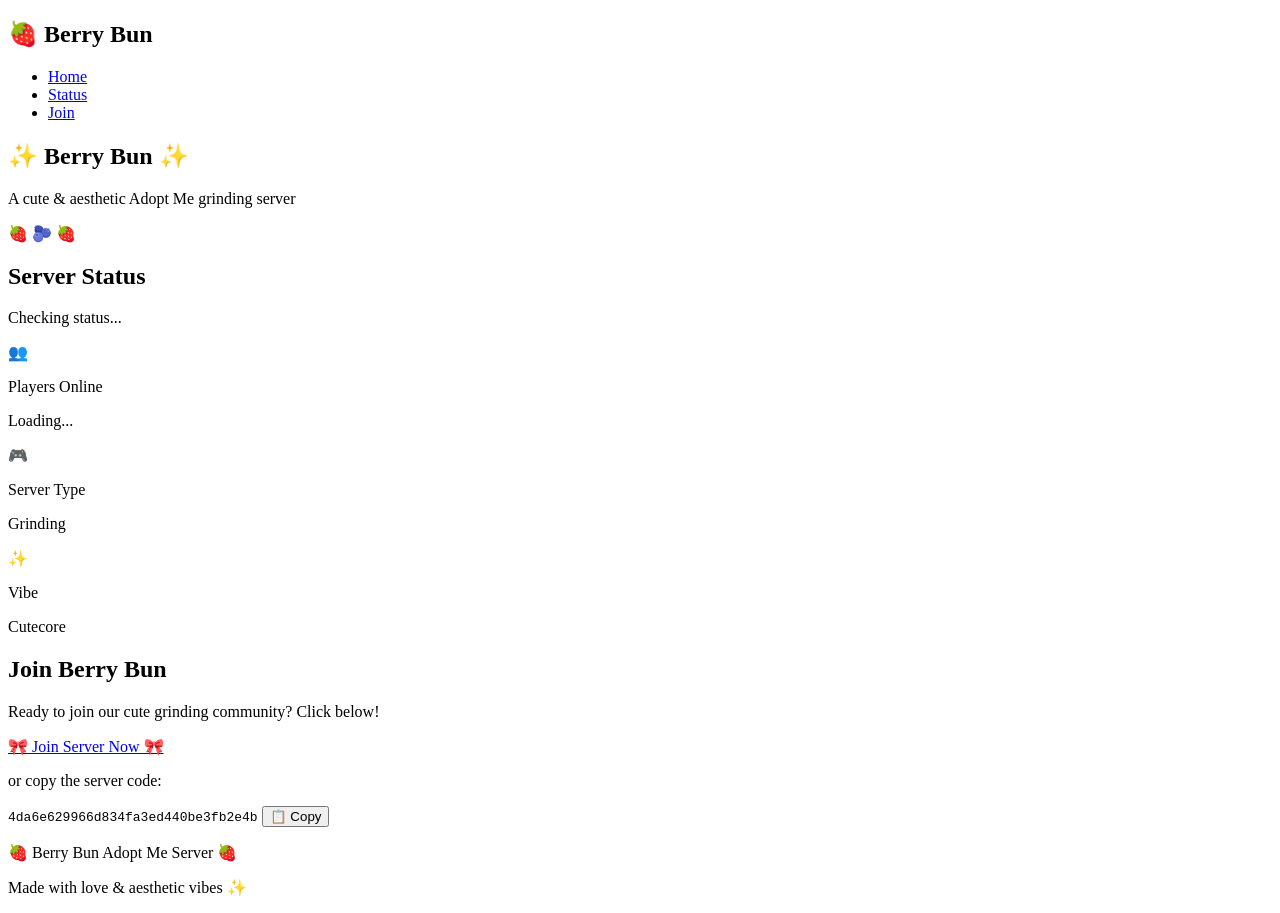
==== index.html @ f5ba1fe2 "Create cutecore aesthetic homepage for Berry Bun server" ====
<!DOCTYPE html>
<html lang="en">
<head>
    <meta charset="UTF-8">
    <meta name="viewport" content="width=device-width, initial-scale=1.0">
    <title>Berry Bun - Adopt Me Server</title>
    <link rel="stylesheet" href="style.css">
</head>
<body>
    <div class="stars"></div>
    <div class="clouds"></div>
    
    <nav class="navbar">
        <div class="nav-content">
            <h1 class="logo">🍓 Berry Bun</h1>
            <ul class="nav-links">
                <li><a href="#home">Home</a></li>
                <li><a href="#status">Status</a></li>
                <li><a href="#join">Join</a></li>
            </ul>
        </div>
    </nav>

    <section id="home" class="hero">
        <div class="hero-content">
            <div class="title-container">
                <h1 class="main-title">✨ Berry Bun ✨</h1>
                <p class="subtitle">A cute & aesthetic Adopt Me grinding server</p>
            </div>
            
            <div class="berries">
                <span class="berry">🍓</span>
                <span class="berry">🫐</span>
                <span class="berry">🍓</span>
            </div>
        </div>
    </section>

    <section id="status" class="status-section">
        <h2>Server Status</h2>
        <div class="status-container">
            <div class="status-card">
                <div class="status-icon">
                    <div class="status-light" id="statusLight"></div>
                </div>
                <p class="status-text" id="statusText">Checking status...</p>
            </div>
            
            <div class="stats-grid">
                <div class="stat-card">
                    <div class="stat-icon">👥</div>
                    <div class="stat-info">
                        <p class="stat-label">Players Online</p>
                        <p class="stat-value" id="playerCount">Loading...</p>
                    </div>
                </div>
                
                <div class="stat-card">
                    <div class="stat-icon">🎮</div>
                    <div class="stat-info">
                        <p class="stat-label">Server Type</p>
                        <p class="stat-value">Grinding</p>
                    </div>
                </div>
                
                <div class="stat-card">
                    <div class="stat-icon">✨</div>
                    <div class="stat-info">
                        <p class="stat-label">Vibe</p>
                        <p class="stat-value">Cutecore</p>
                    </div>
                </div>
            </div>
        </div>
    </section>

    <section id="join" class="join-section">
        <h2>Join Berry Bun</h2>
        <p class="join-description">Ready to join our cute grinding community? Click below!</p>
        
        <div class="join-button-container">
            <a href="https://www.roblox.com/share?code=4da6e629966d834fa3ed440be3fb2e4b&type=Server" 
               class="join-btn" target="_blank">
                🎀 Join Server Now 🎀
            </a>
        </div>
        
        <p class="join-note">or copy the server code:</p>
        <div class="code-container">
            <code>4da6e629966d834fa3ed440be3fb2e4b</code>
            <button class="copy-btn" onclick="copyCode()">📋 Copy</button>
        </div>
    </section>

    <footer class="footer">
        <p>🍓 Berry Bun Adopt Me Server 🍓</p>
        <p>Made with love & aesthetic vibes ✨</p>
    </footer>

    <script src="script.js"></script>
</body>
</html>
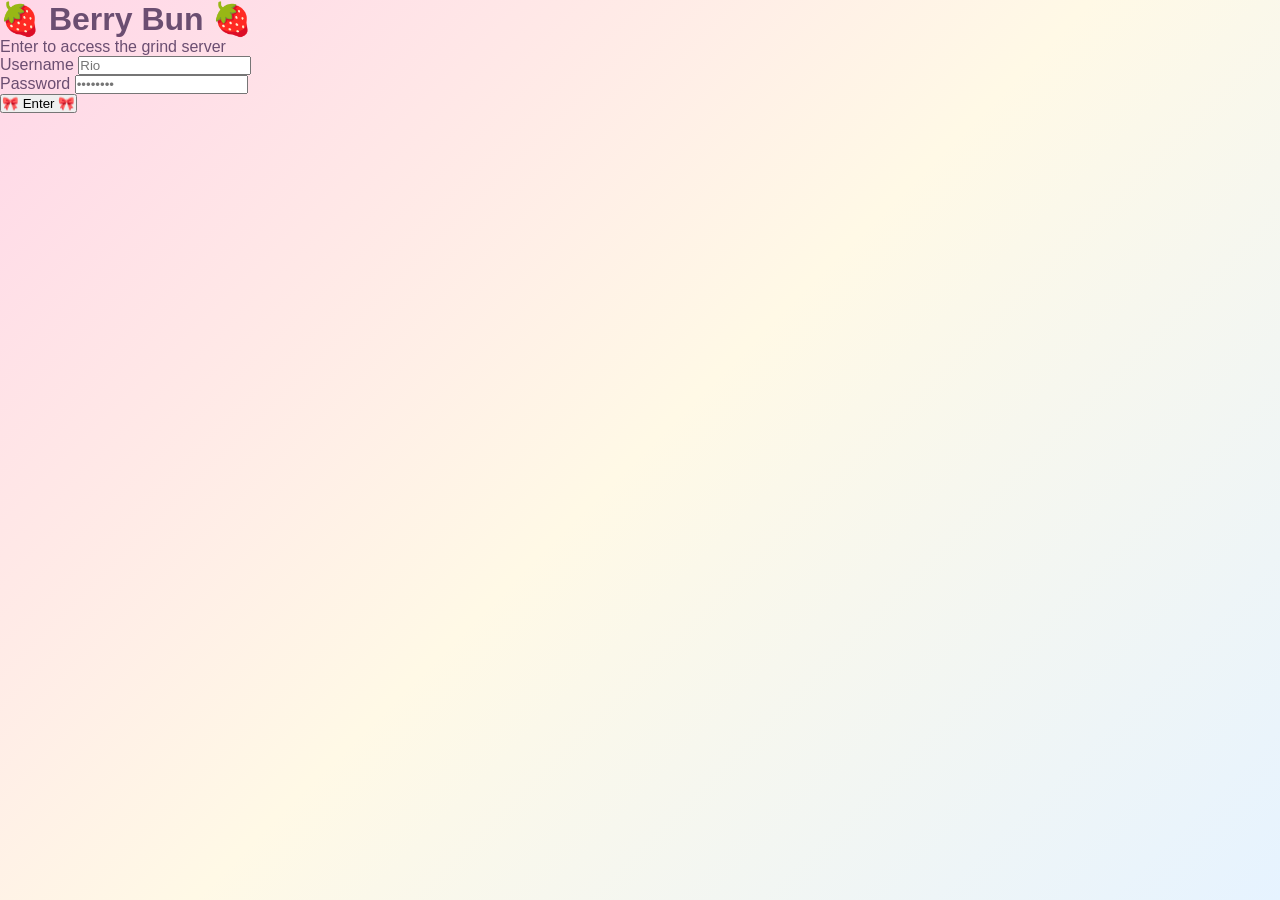
==== commit 2f2f60ff: "Add login page, realistic player counts, and AFK Corner mega server rules" ====
--- a/index.html
+++ b/index.html
@@ -7,95 +7,240 @@
     <link rel="stylesheet" href="style.css">
 </head>
 <body>
-    <div class="stars"></div>
-    <div class="clouds"></div>
-    
-    <nav class="navbar">
-        <div class="nav-content">
-            <h1 class="logo">🍓 Berry Bun</h1>
-            <ul class="nav-links">
-                <li><a href="#home">Home</a></li>
-                <li><a href="#status">Status</a></li>
-                <li><a href="#join">Join</a></li>
-            </ul>
+    <!-- Login Modal -->
+    <div id="loginModal" class="login-modal">
+        <div class="login-container">
+            <div class="login-content">
+                <h1 class="login-title">🍓 Berry Bun 🍓</h1>
+                <p class="login-subtitle">Enter to access the grind server</p>
+                
+                <form id="loginForm" onsubmit="handleLogin(event)">
+                    <div class="form-group">
+                        <label for="username">Username</label>
+                        <input type="text" id="username" placeholder="Rio" required>
+                    </div>
+                    
+                    <div class="form-group">
+                        <label for="password">Password</label>
+                        <input type="password" id="password" placeholder="••••••••" required>
+                    </div>
+                    
+                    <button type="submit" class="login-btn">🎀 Enter 🎀</button>
+                    <p id="loginError" class="login-error"></p>
+                </form>
+            </div>
         </div>
-    </nav>
-
-    <section id="home" class="hero">
-        <div class="hero-content">
-            <div class="title-container">
-                <h1 class="main-title">✨ Berry Bun ✨</h1>
-                <p class="subtitle">A cute & aesthetic Adopt Me grinding server</p>
-            </div>
+    </div>
+
+    <!-- Main Content (Hidden until login) -->
+    <div id="mainContent" class="main-content" style="display: none;">
+        <div class="stars"></div>
+        <div class="clouds"></div>
+        
+        <nav class="navbar">
+            <div class="nav-content">
+                <h1 class="logo">🍓 Berry Bun</h1>
+                <ul class="nav-links">
+                    <li><a href="#home">Home</a></li>
+                    <li><a href="#status">Status</a></li>
+                    <li><a href="#rules">Rules</a></li>
+                    <li><a href="#join">Join</a></li>
+                    <li><a href="#" onclick="handleLogout()">Logout</a></li>
+                </ul>
+            </div>
+        </nav>
+
+        <section id="home" class="hero">
+            <div class="hero-content">
+                <div class="title-container">
+                    <h1 class="main-title">✨ Berry Bun ✨</h1>
+                    <p class="subtitle">A cute & aesthetic Adopt Me grinding server</p>
+                    <p class="subtitle-secondary">Part of The AFK Corner Community 🌟</p>
+                </div>
+                
+                <div class="berries">
+                    <span class="berry">🍓</span>
+                    <span class="berry">🫐</span>
+                    <span class="berry">🍓</span>
+                </div>
+            </div>
+        </section>
+
+        <section id="status" class="status-section">
+            <h2>Server Status</h2>
+            <div class="status-container">
+                <div class="status-card">
+                    <div class="status-icon">
+                        <div class="status-light" id="statusLight"></div>
+                    </div>
+                    <p class="status-text" id="statusText">Checking status...</p>
+                </div>
+                
+                <div class="stats-grid">
+                    <div class="stat-card">
+                        <div class="stat-icon">👥</div>
+                        <div class="stat-info">
+                            <p class="stat-label">Players Grinding</p>
+                            <p class="stat-value" id="playerCount">Loading...</p>
+                        </div>
+                    </div>
+                    
+                    <div class="stat-card">
+                        <div class="stat-icon">🎮</div>
+                        <div class="stat-info">
+                            <p class="stat-label">Server Type</p>
+                            <p class="stat-value">Mega Grind</p>
+                        </div>
+                    </div>
+                    
+                    <div class="stat-card">
+                        <div class="stat-icon">✨</div>
+                        <div class="stat-info">
+                            <p class="stat-label">Vibe</p>
+                            <p class="stat-value">Cutecore</p>
+                        </div>
+                    </div>
+
+                    <div class="stat-card">
+                        <div class="stat-icon">💺</div>
+                        <div class="stat-info">
+                            <p class="stat-label">Seats Available</p>
+                            <p class="stat-value" id="seatsAvailable">Loading...</p>
+                        </div>
+                    </div>
+                </div>
+            </div>
+        </section>
+
+        <section id="rules" class="rules-section">
+            <h2>🌟 The AFK Corner - Server Rules 🌟</h2>
+            <p class="rules-intro">Welcome to Berry Bun! We're part of The AFK Corner community. Please follow these essential rules to keep our grinding sessions smooth and fun for everyone!</p>
             
-            <div class="berries">
-                <span class="berry">🍓</span>
-                <span class="berry">🫐</span>
-                <span class="berry">🍓</span>
-            </div>
-        </div>
-    </section>
-
-    <section id="status" class="status-section">
-        <h2>Server Status</h2>
-        <div class="status-container">
-            <div class="status-card">
-                <div class="status-icon">
-                    <div class="status-light" id="statusLight"></div>
-                </div>
-                <p class="status-text" id="statusText">Checking status...</p>
-            </div>
+            <div class="rules-grid">
+                <div class="rule-card">
+                    <div class="rule-number">01</div>
+                    <h3>NO TRADING AT ALL</h3>
+                    <p>Trading is strictly not allowed in grind servers. Save that for the main game!</p>
+                </div>
+
+                <div class="rule-card">
+                    <div class="rule-number">02</div>
+                    <h3>NO AFK BABIES</h3>
+                    <p>No AFK babies allowed — actively playing is okay, but AFK babies will result in a kick!</p>
+                </div>
+
+                <div class="rule-card">
+                    <div class="rule-number">03</div>
+                    <h3>ONE FAMILY ONLY</h3>
+                    <p>Everyone must be in ONE family — do not create multiple families or try to separate.</p>
+                </div>
+
+                <div class="rule-card">
+                    <div class="rule-number">04</div>
+                    <h3>NO ORANGE TASKS</h3>
+                    <p>No orange tasks — short breaks for Pet Shop/Golden Apples are okay, but no tasks!</p>
+                </div>
+
+                <div class="rule-card">
+                    <div class="rule-number">05</div>
+                    <h3>AFK = SEATED ONLY</h3>
+                    <p>If you're AFK, you MUST be sitting in a proper seat. Standing AFK is not allowed!</p>
+                </div>
+
+                <div class="rule-card">
+                    <div class="rule-number">06</div>
+                    <h3>MOBILE USERS</h3>
+                    <p>Mobile users: change your name to "AFK" and make sure you follow all seating rules!</p>
+                </div>
+
+                <div class="rule-card">
+                    <div class="rule-number">07</div>
+                    <h3>GRIND HOUSE LOCATION</h3>
+                    <p>The grind house is always on the main plot near the Hospital & Nursery. Head there first!</p>
+                </div>
+
+                <div class="rule-card">
+                    <div class="rule-number">08</div>
+                    <h3>NO HIDING</h3>
+                    <p>No hiding behind trees, treadmills or anywhere you shouldn't be. Use proper seats only!</p>
+                </div>
+
+                <div class="rule-card">
+                    <div class="rule-number">09</div>
+                    <h3>WAIT FOR SEATS</h3>
+                    <p>Join the family and wait for an open seat before grinding. Don't force your way in!</p>
+                </div>
+
+                <div class="rule-card">
+                    <div class="rule-number">10</div>
+                    <h3>BE KIND & RESPECTFUL</h3>
+                    <p>Treat everyone with kindness and positivity. We're all here to have fun and grind together!</p>
+                </div>
+
+                <div class="rule-card">
+                    <div class="rule-number">11</div>
+                    <h3>NO HARASSMENT</h3>
+                    <p>No harassment, bullying, or drama of any kind. Keep it friendly and chill!</p>
+                </div>
+
+                <div class="rule-card">
+                    <div class="rule-number">12</div>
+                    <h3>RESPECT THE HOST</h3>
+                    <p>Respect the host and follow their instructions at all times. They keep things running!</p>
+                </div>
+
+                <div class="rule-card">
+                    <div class="rule-number">13</div>
+                    <h3>CONSEQUENCES</h3>
+                    <p>Rule breaking may result in a warning, kick, or ban. Keep it chill! 🎀</p>
+                </div>
+            </div>
+
+            <div class="how-to-grind">
+                <h3>📋 How to Join & Start Grinding</h3>
+                <ol class="steps">
+                    <li><strong>Find an Open Server</strong> - Look for the green "Open" badge below</li>
+                    <li><strong>Click Join Server</strong> - You'll be taken directly to the Roblox server</li>
+                    <li><strong>Travel to the Grind House</strong> - It's on the main plot near Hospital & Nursery</li>
+                    <li><strong>Accept the Family Invite</strong> - Wait for an active grinder to invite you (set family to "Everyone")</li>
+                    <li><strong>Find an Available Seat</strong> - Make sure a seat is open before going AFK!</li>
+                </ol>
+
+                <div class="pro-tips">
+                    <h4>✨ Pro Tips:</h4>
+                    <ul>
+                        <li>✓ Set your Adopt Me family permissions to "Everyone"</li>
+                        <li>✓ Follow host instructions for smoothest experience</li>
+                        <li>✓ Grab healing apples near the hospital!</li>
+                        <li>✓ Be patient — good vibes only! 🌸</li>
+                    </ul>
+                </div>
+            </div>
+        </section>
+
+        <section id="join" class="join-section">
+            <h2>Join Berry Bun</h2>
+            <p class="join-description">Ready to join our cute grinding community? Let's get that XP! 🌟</p>
             
-            <div class="stats-grid">
-                <div class="stat-card">
-                    <div class="stat-icon">👥</div>
-                    <div class="stat-info">
-                        <p class="stat-label">Players Online</p>
-                        <p class="stat-value" id="playerCount">Loading...</p>
-                    </div>
-                </div>
-                
-                <div class="stat-card">
-                    <div class="stat-icon">🎮</div>
-                    <div class="stat-info">
-                        <p class="stat-label">Server Type</p>
-                        <p class="stat-value">Grinding</p>
-                    </div>
-                </div>
-                
-                <div class="stat-card">
-                    <div class="stat-icon">✨</div>
-                    <div class="stat-info">
-                        <p class="stat-label">Vibe</p>
-                        <p class="stat-value">Cutecore</p>
-                    </div>
-                </div>
-            </div>
-        </div>
-    </section>
-
-    <section id="join" class="join-section">
-        <h2>Join Berry Bun</h2>
-        <p class="join-description">Ready to join our cute grinding community? Click below!</p>
-        
-        <div class="join-button-container">
-            <a href="https://www.roblox.com/share?code=4da6e629966d834fa3ed440be3fb2e4b&type=Server" 
-               class="join-btn" target="_blank">
-                🎀 Join Server Now 🎀
-            </a>
-        </div>
-        
-        <p class="join-note">or copy the server code:</p>
-        <div class="code-container">
-            <code>4da6e629966d834fa3ed440be3fb2e4b</code>
-            <button class="copy-btn" onclick="copyCode()">📋 Copy</button>
-        </div>
-    </section>
-
-    <footer class="footer">
-        <p>🍓 Berry Bun Adopt Me Server 🍓</p>
-        <p>Made with love & aesthetic vibes ✨</p>
-    </footer>
+            <div class="join-button-container">
+                <a href="https://www.roblox.com/share?code=4da6e629966d834fa3ed440be3fb2e4b&type=Server" 
+                   class="join-btn" target="_blank">
+                    🎀 Join Server Now 🎀
+                </a>
+            </div>
+            
+            <p class="join-note">or copy the server code:</p>
+            <div class="code-container">
+                <code>4da6e629966d834fa3ed440be3fb2e4b</code>
+                <button class="copy-btn" onclick="copyCode()">📋 Copy</button>
+            </div>
+        </section>
+
+        <footer class="footer">
+            <p>🍓 Berry Bun Adopt Me Server - Part of The AFK Corner 🍓</p>
+            <p>Made with love, cuteness & grinding vibes ✨</p>
+        </footer>
+    </div>
 
     <script src="script.js"></script>
 </body>
--- a/style.css
+++ b/style.css
@@ -0,0 +1,499 @@
+* {
+    margin: 0;
+    padding: 0;
+    box-sizing: border-box;
+}
+
+body {
+    font-family: 'Segoe UI', Tahoma, Geneva, Verdana, sans-serif;
+    background: linear-gradient(135deg, #ffd6e8 0%, #fff9e6 50%, #e6f3ff 100%);
+    color: #6b4e71;
+    overflow-x: hidden;
+    min-height: 100vh;
+    position: relative;
+}
+
+/* Animated Background Elements */
+.stars {
+    position: fixed;
+    top: 0;
+    left: 0;
+    width: 100%;
+    height: 100%;
+    pointer-events: none;
+    z-index: 1;
+}
+
+.stars::before,
+.stars::after {
+    content: '✨';
+    position: absolute;
+    font-size: 1.5rem;
+    animation: float 6s ease-in-out infinite;
+}
+
+.stars::before {
+    top: 10%;
+    left: 15%;
+    animation-delay: 0s;
+}
+
+.stars::after {
+    top: 60%;
+    right: 20%;
+    animation-delay: 2s;
+}
+
+.clouds {
+    position: fixed;
+    top: 5%;
+    width: 100%;
+    pointer-events: none;
+    z-index: 1;
+}
+
+.clouds::before,
+.clouds::after {
+    content: '☁️';
+    position: absolute;
+    font-size: 3rem;
+    animation: drift 20s linear infinite;
+    opacity: 0.6;
+}
+
+.clouds::before {
+    left: -10%;
+}
+
+.clouds::after {
+    right: -10%;
+    animation-delay: 10s;
+}
+
+@keyframes float {
+    0%, 100% {
+        transform: translateY(0px);
+    }
+    50% {
+        transform: translateY(20px);
+    }
+}
+
+@keyframes drift {
+    0% {
+        transform: translateX(0);
+    }
+    100% {
+        transform: translateX(100vw);
+    }
+}
+
+/* Navigation */
+.navbar {
+    background: linear-gradient(90deg, #ffb3d9 0%, #ffe6f0 100%);
+    padding: 1.5rem 0;
+    box-shadow: 0 4px 15px rgba(255, 179, 217, 0.3);
+    position: relative;
+    z-index: 10;
+}
+
+.nav-content {
+    max-width: 1200px;
+    margin: 0 auto;
+    padding: 0 2rem;
+    display: flex;
+    justify-content: space-between;
+    align-items: center;
+}
+
+.logo {
+    font-size: 1.8rem;
+    font-weight: 700;
+    color: #d4478a;
+    text-shadow: 2px 2px 4px rgba(255, 255, 255, 0.5);
+}
+
+.nav-links {
+    display: flex;
+    list-style: none;
+    gap: 2rem;
+}
+
+.nav-links a {
+    color: #6b4e71;
+    text-decoration: none;
+    font-weight: 600;
+    transition: all 0.3s ease;
+    padding: 0.5rem 1rem;
+    border-radius: 20px;
+}
+
+.nav-links a:hover {
+    background: rgba(255, 255, 255, 0.5);
+    transform: translateY(-2px);
+}
+
+/* Hero Section */
+.hero {
+    max-width: 1200px;
+    margin: 4rem auto;
+    padding: 3rem 2rem;
+    text-align: center;
+    position: relative;
+    z-index: 2;
+}
+
+.hero-content {
+    background: rgba(255, 255, 255, 0.8);
+    padding: 3rem;
+    border-radius: 30px;
+    backdrop-filter: blur(10px);
+    box-shadow: 0 8px 32px rgba(212, 71, 138, 0.2);
+    border: 2px solid rgba(255, 182, 193, 0.3);
+}
+
+.title-container {
+    margin-bottom: 2rem;
+}
+
+.main-title {
+    font-size: 4rem;
+    background: linear-gradient(135deg, #ff69b4, #ff1493, #d4478a);
+    -webkit-background-clip: text;
+    -webkit-text-fill-color: transparent;
+    background-clip: text;
+    margin-bottom: 1rem;
+    animation: float 3s ease-in-out infinite;
+    font-weight: 800;
+}
+
+.subtitle {
+    font-size: 1.3rem;
+    color: #9b7b9e;
+    font-weight: 500;
+    margin-bottom: 1rem;
+}
+
+.berries {
+    display: flex;
+    justify-content: center;
+    gap: 2rem;
+    font-size: 3rem;
+}
+
+.berry {
+    animation: bounce 2s ease-in-out infinite;
+    display: inline-block;
+}
+
+.berry:nth-child(1) {
+    animation-delay: 0s;
+}
+
+.berry:nth-child(2) {
+    animation-delay: 0.2s;
+}
+
+.berry:nth-child(3) {
+    animation-delay: 0.4s;
+}
+
+@keyframes bounce {
+    0%, 100% {
+        transform: translateY(0);
+    }
+    50% {
+        transform: translateY(-15px);
+    }
+}
+
+/* Status Section */
+.status-section {
+    max-width: 1200px;
+    margin: 4rem auto;
+    padding: 2rem;
+    position: relative;
+    z-index: 2;
+}
+
+.status-section h2 {
+    font-size: 2.5rem;
+    text-align: center;
+    margin-bottom: 2rem;
+    color: #d4478a;
+}
+
+.status-container {
+    display: flex;
+    flex-direction: column;
+    gap: 2rem;
+}
+
+.status-card {
+    background: rgba(255, 255, 255, 0.85);
+    padding: 2rem;
+    border-radius: 25px;
+    box-shadow: 0 8px 32px rgba(212, 71, 138, 0.15);
+    border: 2px solid rgba(255, 182, 193, 0.3);
+    display: flex;
+    align-items: center;
+    gap: 2rem;
+    backdrop-filter: blur(10px);
+}
+
+.status-icon {
+    font-size: 3rem;
+}
+
+.status-light {
+    width: 30px;
+    height: 30px;
+    border-radius: 50%;
+    background: #4CAF50;
+    animation: pulse 2s ease-in-out infinite;
+    box-shadow: 0 0 15px #4CAF50;
+}
+
+.status-light.closed {
+    background: #f44336;
+    box-shadow: 0 0 15px #f44336;
+}
+
+@keyframes pulse {
+    0%, 100% {
+        box-shadow: 0 0 15px currentColor;
+    }
+    50% {
+        box-shadow: 0 0 30px currentColor;
+    }
+}
+
+.status-text {
+    font-size: 1.5rem;
+    font-weight: 600;
+    color: #6b4e71;
+}
+
+.stats-grid {
+    display: grid;
+    grid-template-columns: repeat(auto-fit, minmax(250px, 1fr));
+    gap: 1.5rem;
+}
+
+.stat-card {
+    background: linear-gradient(135deg, rgba(255, 182, 193, 0.4), rgba(230, 243, 255, 0.4));
+    padding: 1.5rem;
+    border-radius: 20px;
+    display: flex;
+    align-items: center;
+    gap: 1rem;
+    backdrop-filter: blur(10px);
+    border: 2px solid rgba(255, 182, 193, 0.3);
+    transition: all 0.3s ease;
+}
+
+.stat-card:hover {
+    transform: translateY(-5px);
+    box-shadow: 0 8px 20px rgba(212, 71, 138, 0.2);
+}
+
+.stat-icon {
+    font-size: 2.5rem;
+}
+
+.stat-info {
+    flex: 1;
+}
+
+.stat-label {
+    font-size: 0.9rem;
+    color: #9b7b9e;
+    margin-bottom: 0.5rem;
+    font-weight: 500;
+}
+
+.stat-value {
+    font-size: 1.5rem;
+    font-weight: 700;
+    color: #d4478a;
+}
+
+/* Join Section */
+.join-section {
+    max-width: 1200px;
+    margin: 4rem auto;
+    padding: 2rem;
+    text-align: center;
+    position: relative;
+    z-index: 2;
+}
+
+.join-section h2 {
+    font-size: 2.5rem;
+    margin-bottom: 1rem;
+    color: #d4478a;
+}
+
+.join-description {
+    font-size: 1.1rem;
+    color: #9b7b9e;
+    margin-bottom: 2rem;
+    font-weight: 500;
+}
+
+.join-button-container {
+    margin-bottom: 2rem;
+}
+
+.join-btn {
+    display: inline-block;
+    background: linear-gradient(135deg, #ff69b4, #ff1493);
+    color: white;
+    padding: 1.2rem 2.5rem;
+    border-radius: 30px;
+    text-decoration: none;
+    font-size: 1.2rem;
+    font-weight: 700;
+    transition: all 0.3s ease;
+    box-shadow: 0 8px 20px rgba(255, 105, 180, 0.4);
+    border: none;
+    cursor: pointer;
+}
+
+.join-btn:hover {
+    transform: translateY(-3px);
+    box-shadow: 0 12px 30px rgba(255, 105, 180, 0.6);
+}
+
+.join-btn:active {
+    transform: translateY(-1px);
+}
+
+.join-note {
+    font-size: 1rem;
+    color: #9b7b9e;
+    margin-bottom: 1.5rem;
+    font-weight: 500;
+}
+
+.code-container {
+    background: rgba(255, 255, 255, 0.85);
+    padding: 1.5rem;
+    border-radius: 20px;
+    display: inline-flex;
+    gap: 1rem;
+    align-items: center;
+    backdrop-filter: blur(10px);
+    border: 2px solid rgba(255, 182, 193, 0.3);
+    box-shadow: 0 8px 20px rgba(212, 71, 138, 0.1);
+}
+
+code {
+    font-family: 'Courier New', monospace;
+    font-size: 1rem;
+    color: #d4478a;
+    font-weight: 600;
+    padding: 0.5rem 1rem;
+    background: rgba(255, 182, 193, 0.2);
+    border-radius: 10px;
+    letter-spacing: 0.05em;
+}
+
+.copy-btn {
+    background: linear-gradient(135deg, #ffc0cb, #ffb3d9);
+    border: none;
+    padding: 0.7rem 1.2rem;
+    border-radius: 15px;
+    cursor: pointer;
+    font-weight: 600;
+    color: #6b4e71;
+    transition: all 0.3s ease;
+    font-size: 0.95rem;
+}
+
+.copy-btn:hover {
+    transform: scale(1.05);
+    box-shadow: 0 4px 12px rgba(255, 105, 180, 0.3);
+}
+
+.copy-btn:active {
+    transform: scale(0.98);
+}
+
+/* Footer */
+.footer {
+    background: linear-gradient(90deg, #ffb3d9 0%, #ffe6f0 100%);
+    padding: 2rem;
+    text-align: center;
+    color: #6b4e71;
+    margin-top: 4rem;
+    position: relative;
+    z-index: 2;
+    box-shadow: 0 -4px 15px rgba(255, 179, 217, 0.2);
+}
+
+.footer p {
+    font-weight: 500;
+    margin: 0.5rem 0;
+}
+
+/* Responsive Design */
+@media (max-width: 768px) {
+    .main-title {
+        font-size: 2.5rem;
+    }
+
+    .subtitle {
+        font-size: 1rem;
+    }
+
+    .nav-links {
+        gap: 1rem;
+    }
+
+    .status-card {
+        flex-direction: column;
+        text-align: center;
+    }
+
+    .berries {
+        gap: 1rem;
+        font-size: 2rem;
+    }
+
+    .join-btn {
+        padding: 1rem 2rem;
+        font-size: 1rem;
+    }
+
+    .code-container {
+        flex-direction: column;
+    }
+
+    .hero-content {
+        padding: 1.5rem;
+    }
+}
+
+@media (max-width: 480px) {
+    .main-title {
+        font-size: 2rem;
+    }
+
+    .logo {
+        font-size: 1.3rem;
+    }
+
+    .nav-links {
+        flex-direction: column;
+        gap: 0.5rem;
+    }
+
+    .nav-links a {
+        padding: 0.5rem;
+    }
+
+    code {
+        font-size: 0.8rem;
+    }
+}
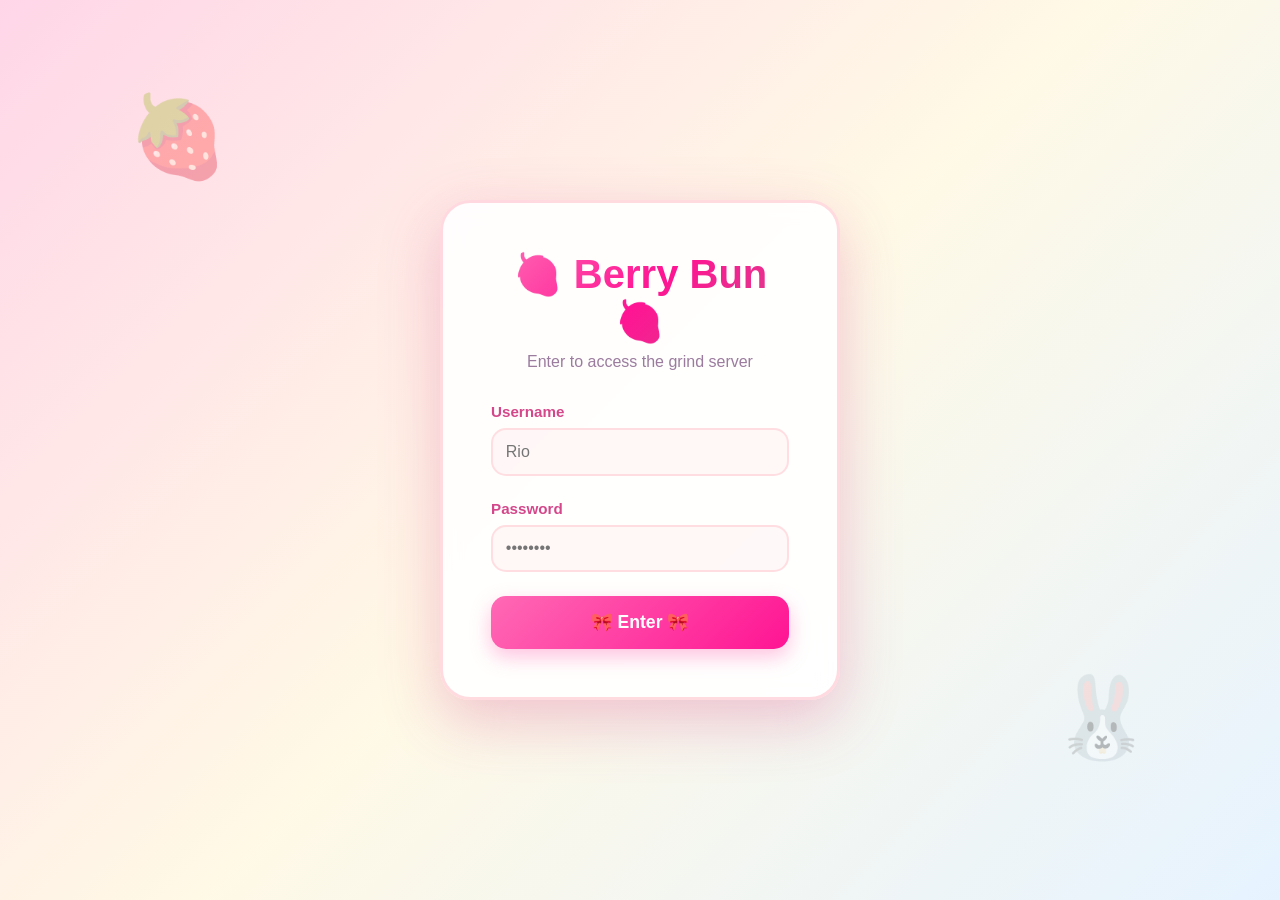
==== commit c867da7b: "Force cache refresh with version numbers" ====
--- a/index.html
+++ b/index.html
@@ -3,8 +3,11 @@
 <head>
     <meta charset="UTF-8">
     <meta name="viewport" content="width=device-width, initial-scale=1.0">
+    <meta http-equiv="Cache-Control" content="no-cache, no-store, must-revalidate">
+    <meta http-equiv="Pragma" content="no-cache">
+    <meta http-equiv="Expires" content="0">
     <title>Berry Bun - Adopt Me Server</title>
-    <link rel="stylesheet" href="style.css">
+    <link rel="stylesheet" href="style.css?v=2.0">
 </head>
 <body>
     <!-- Login Modal -->
@@ -242,6 +245,6 @@
         </footer>
     </div>
 
-    <script src="script.js"></script>
+    <script src="script.js?v=2.0"></script>
 </body>
 </html>
--- a/style.css
+++ b/style.css
@@ -88,6 +88,146 @@
     }
 }
 
+/* Login Modal */
+.login-modal {
+    position: fixed;
+    top: 0;
+    left: 0;
+    width: 100%;
+    height: 100%;
+    background: linear-gradient(135deg, #ffd6e8 0%, #fff9e6 50%, #e6f3ff 100%);
+    display: flex;
+    justify-content: center;
+    align-items: center;
+    z-index: 1000;
+    overflow: hidden;
+}
+
+.login-modal::before {
+    content: '🍓';
+    position: absolute;
+    font-size: 5rem;
+    top: 10%;
+    left: 10%;
+    opacity: 0.3;
+    animation: float 4s ease-in-out infinite;
+}
+
+.login-modal::after {
+    content: '🐰';
+    position: absolute;
+    font-size: 5rem;
+    bottom: 15%;
+    right: 10%;
+    opacity: 0.3;
+    animation: float 5s ease-in-out infinite 1s;
+}
+
+.login-container {
+    background: rgba(255, 255, 255, 0.9);
+    padding: 3rem;
+    border-radius: 30px;
+    box-shadow: 0 20px 60px rgba(212, 71, 138, 0.3);
+    backdrop-filter: blur(10px);
+    border: 3px solid rgba(255, 182, 193, 0.5);
+    max-width: 400px;
+    width: 90%;
+    position: relative;
+    z-index: 1001;
+}
+
+.login-content {
+    text-align: center;
+}
+
+.login-title {
+    font-size: 2.5rem;
+    background: linear-gradient(135deg, #ff69b4, #ff1493, #d4478a);
+    -webkit-background-clip: text;
+    -webkit-text-fill-color: transparent;
+    background-clip: text;
+    margin-bottom: 0.5rem;
+    font-weight: 800;
+}
+
+.login-subtitle {
+    font-size: 1rem;
+    color: #9b7b9e;
+    margin-bottom: 2rem;
+    font-weight: 500;
+}
+
+.form-group {
+    margin-bottom: 1.5rem;
+    text-align: left;
+}
+
+.form-group label {
+    display: block;
+    font-weight: 600;
+    color: #d4478a;
+    margin-bottom: 0.5rem;
+    font-size: 0.95rem;
+}
+
+.form-group input {
+    width: 100%;
+    padding: 0.8rem;
+    border: 2px solid rgba(255, 182, 193, 0.4);
+    border-radius: 15px;
+    font-size: 1rem;
+    background: rgba(255, 182, 193, 0.1);
+    color: #6b4e71;
+    transition: all 0.3s ease;
+}
+
+.form-group input:focus {
+    outline: none;
+    border-color: #ff69b4;
+    background: rgba(255, 182, 193, 0.2);
+    box-shadow: 0 0 10px rgba(255, 105, 180, 0.2);
+}
+
+.login-btn {
+    width: 100%;
+    padding: 1rem;
+    background: linear-gradient(135deg, #ff69b4, #ff1493);
+    color: white;
+    border: none;
+    border-radius: 15px;
+    font-size: 1.1rem;
+    font-weight: 700;
+    cursor: pointer;
+    transition: all 0.3s ease;
+    box-shadow: 0 8px 20px rgba(255, 105, 180, 0.4);
+}
+
+.login-btn:hover {
+    transform: translateY(-2px);
+    box-shadow: 0 12px 30px rgba(255, 105, 180, 0.6);
+}
+
+.login-btn:active {
+    transform: translateY(0);
+}
+
+.login-error {
+    color: #f44336;
+    font-size: 0.9rem;
+    margin-top: 1rem;
+    display: none;
+}
+
+.login-error.show {
+    display: block;
+}
+
+/* Main Content */
+.main-content {
+    position: relative;
+    z-index: 2;
+}
+
 /* Navigation */
 .navbar {
     background: linear-gradient(90deg, #ffb3d9 0%, #ffe6f0 100%);
@@ -126,6 +266,7 @@
     transition: all 0.3s ease;
     padding: 0.5rem 1rem;
     border-radius: 20px;
+    cursor: pointer;
 }
 
 .nav-links a:hover {
@@ -171,6 +312,13 @@
     font-size: 1.3rem;
     color: #9b7b9e;
     font-weight: 500;
+    margin-bottom: 0.5rem;
+}
+
+.subtitle-secondary {
+    font-size: 1.1rem;
+    color: #d4478a;
+    font-weight: 600;
     margin-bottom: 1rem;
 }
 
@@ -239,6 +387,12 @@
     align-items: center;
     gap: 2rem;
     backdrop-filter: blur(10px);
+    position: relative;
+}
+
+.status-card.edit-mode {
+    flex-direction: column;
+    align-items: flex-start;
 }
 
 .status-icon {
@@ -259,6 +413,11 @@
     box-shadow: 0 0 15px #f44336;
 }
 
+.status-light.opening {
+    background: #FFC107;
+    box-shadow: 0 0 15px #FFC107;
+}
+
 @keyframes pulse {
     0%, 100% {
         box-shadow: 0 0 15px currentColor;
@@ -272,6 +431,71 @@
     font-size: 1.5rem;
     font-weight: 600;
     color: #6b4e71;
+}
+
+.edit-status-container {
+    display: flex;
+    flex-direction: column;
+    gap: 1rem;
+    width: 100%;
+}
+
+.edit-status-group {
+    display: flex;
+    gap: 1rem;
+    align-items: center;
+}
+
+.edit-status-group select,
+.edit-status-group input {
+    padding: 0.7rem;
+    border: 2px solid rgba(255, 182, 193, 0.4);
+    border-radius: 10px;
+    background: rgba(255, 182, 193, 0.1);
+    color: #6b4e71;
+    font-weight: 600;
+    cursor: pointer;
+}
+
+.edit-status-group select:focus,
+.edit-status-group input:focus {
+    outline: none;
+    border-color: #ff69b4;
+}
+
+.save-status-btn {
+    background: linear-gradient(135deg, #4CAF50, #45a049);
+    color: white;
+    border: none;
+    padding: 0.7rem 1.5rem;
+    border-radius: 10px;
+    cursor: pointer;
+    font-weight: 600;
+    transition: all 0.3s ease;
+}
+
+.save-status-btn:hover {
+    transform: translateY(-2px);
+    box-shadow: 0 4px 12px rgba(76, 175, 80, 0.4);
+}
+
+.edit-toggle-btn {
+    position: absolute;
+    top: 1rem;
+    right: 1rem;
+    background: linear-gradient(135deg, #ff69b4, #ff1493);
+    color: white;
+    border: none;
+    padding: 0.5rem 1rem;
+    border-radius: 10px;
+    cursor: pointer;
+    font-weight: 600;
+    font-size: 0.9rem;
+    transition: all 0.3s ease;
+}
+
+.edit-toggle-btn:hover {
+    transform: scale(1.05);
 }
 
 .stats-grid {
@@ -316,6 +540,153 @@
     font-size: 1.5rem;
     font-weight: 700;
     color: #d4478a;
+}
+
+/* Rules Section */
+.rules-section {
+    max-width: 1200px;
+    margin: 4rem auto;
+    padding: 2rem;
+    position: relative;
+    z-index: 2;
+}
+
+.rules-section h2 {
+    font-size: 2.5rem;
+    text-align: center;
+    margin-bottom: 1rem;
+    color: #d4478a;
+}
+
+.rules-intro {
+    text-align: center;
+    font-size: 1.1rem;
+    color: #9b7b9e;
+    margin-bottom: 2rem;
+    font-weight: 500;
+}
+
+.rules-grid {
+    display: grid;
+    grid-template-columns: repeat(auto-fit, minmax(300px, 1fr));
+    gap: 1.5rem;
+    margin-bottom: 3rem;
+}
+
+.rule-card {
+    background: rgba(255, 255, 255, 0.85);
+    padding: 1.5rem;
+    border-radius: 20px;
+    box-shadow: 0 8px 20px rgba(212, 71, 138, 0.15);
+    border: 2px solid rgba(255, 182, 193, 0.3);
+    backdrop-filter: blur(10px);
+    transition: all 0.3s ease;
+    position: relative;
+}
+
+.rule-card:hover {
+    transform: translateY(-5px);
+    box-shadow: 0 12px 30px rgba(212, 71, 138, 0.25);
+}
+
+.rule-number {
+    display: inline-block;
+    background: linear-gradient(135deg, #ff69b4, #ff1493);
+    color: white;
+    width: 50px;
+    height: 50px;
+    border-radius: 50%;
+    display: flex;
+    align-items: center;
+    justify-content: center;
+    font-weight: 800;
+    font-size: 1.3rem;
+    margin-bottom: 1rem;
+}
+
+.rule-card h3 {
+    color: #d4478a;
+    margin-bottom: 0.5rem;
+    font-size: 1.1rem;
+}
+
+.rule-card p {
+    color: #6b4e71;
+    line-height: 1.6;
+    font-size: 0.95rem;
+}
+
+.how-to-grind {
+    background: rgba(255, 255, 255, 0.85);
+    padding: 2rem;
+    border-radius: 25px;
+    box-shadow: 0 8px 20px rgba(212, 71, 138, 0.15);
+    border: 2px solid rgba(255, 182, 193, 0.3);
+    backdrop-filter: blur(10px);
+}
+
+.how-to-grind h3 {
+    color: #d4478a;
+    font-size: 1.5rem;
+    margin-bottom: 1.5rem;
+}
+
+.steps {
+    list-style: none;
+    counter-reset: step-counter;
+    margin-bottom: 2rem;
+}
+
+.steps li {
+    counter-increment: step-counter;
+    margin-bottom: 1rem;
+    padding-left: 2rem;
+    position: relative;
+    color: #6b4e71;
+    line-height: 1.8;
+}
+
+.steps li::before {
+    content: counter(step-counter);
+    position: absolute;
+    left: 0;
+    top: 0;
+    background: linear-gradient(135deg, #ff69b4, #ff1493);
+    color: white;
+    width: 28px;
+    height: 28px;
+    border-radius: 50%;
+    display: flex;
+    align-items: center;
+    justify-content: center;
+    font-weight: 700;
+    font-size: 0.9rem;
+}
+
+.steps strong {
+    color: #d4478a;
+}
+
+.pro-tips {
+    background: rgba(255, 182, 193, 0.2);
+    padding: 1.5rem;
+    border-radius: 15px;
+    border-left: 4px solid #ff69b4;
+}
+
+.pro-tips h4 {
+    color: #d4478a;
+    margin-bottom: 1rem;
+}
+
+.pro-tips ul {
+    list-style: none;
+    color: #6b4e71;
+}
+
+.pro-tips li {
+    margin-bottom: 0.8rem;
+    line-height: 1.6;
 }
 
 /* Join Section */
@@ -343,6 +714,98 @@
 
 .join-button-container {
     margin-bottom: 2rem;
+}
+
+.announcement-box {
+    background: rgba(255, 255, 255, 0.85);
+    padding: 1.5rem;
+    border-radius: 20px;
+    margin-bottom: 1.5rem;
+    border: 2px solid rgba(255, 182, 193, 0.3);
+    backdrop-filter: blur(10px);
+}
+
+.announcement-text {
+    font-size: 1.2rem;
+    color: #d4478a;
+    font-weight: 600;
+    margin-bottom: 1rem;
+}
+
+.edit-announcement-form {
+    display: flex;
+    gap: 1rem;
+    flex-direction: column;
+}
+
+.edit-announcement-form textarea {
+    padding: 1rem;
+    border: 2px solid rgba(255, 182, 193, 0.4);
+    border-radius: 15px;
+    background: rgba(255, 182, 193, 0.1);
+    color: #6b4e71;
+    font-size: 1rem;
+    font-weight: 500;
+    font-family: inherit;
+    resize: vertical;
+    min-height: 80px;
+}
+
+.edit-announcement-form textarea:focus {
+    outline: none;
+    border-color: #ff69b4;
+    box-shadow: 0 0 10px rgba(255, 105, 180, 0.2);
+}
+
+.edit-announcement-buttons {
+    display: flex;
+    gap: 1rem;
+}
+
+.save-announcement-btn,
+.cancel-announcement-btn {
+    flex: 1;
+    padding: 0.8rem;
+    border: none;
+    border-radius: 15px;
+    font-weight: 600;
+    cursor: pointer;
+    transition: all 0.3s ease;
+}
+
+.save-announcement-btn {
+    background: linear-gradient(135deg, #4CAF50, #45a049);
+    color: white;
+}
+
+.save-announcement-btn:hover {
+    transform: translateY(-2px);
+    box-shadow: 0 4px 12px rgba(76, 175, 80, 0.4);
+}
+
+.cancel-announcement-btn {
+    background: rgba(200, 200, 200, 0.5);
+    color: #6b4e71;
+}
+
+.cancel-announcement-btn:hover {
+    background: rgba(200, 200, 200, 0.7);
+}
+
+.edit-announcement-btn {
+    background: linear-gradient(135deg, #ff69b4, #ff1493);
+    color: white;
+    border: none;
+    padding: 0.8rem 1.5rem;
+    border-radius: 15px;
+    cursor: pointer;
+    font-weight: 600;
+    transition: all 0.3s ease;
+}
+
+.edit-announcement-btn:hover {
+    transform: translateY(-2px);
+    box-shadow: 0 4px 12px rgba(255, 105, 180, 0.4);
 }
 
 .join-btn {
@@ -473,6 +936,28 @@
     .hero-content {
         padding: 1.5rem;
     }
+
+    .login-container {
+        padding: 2rem;
+    }
+
+    .edit-status-group {
+        flex-direction: column;
+        align-items: stretch;
+    }
+
+    .edit-status-group select,
+    .edit-status-group input {
+        width: 100%;
+    }
+
+    .edit-announcement-buttons {
+        flex-direction: column;
+    }
+
+    .rules-grid {
+        grid-template-columns: 1fr;
+    }
 }
 
 @media (max-width: 480px) {
@@ -491,9 +976,28 @@
 
     .nav-links a {
         padding: 0.5rem;
+        font-size: 0.9rem;
     }
 
     code {
         font-size: 0.8rem;
     }
-}
+
+    .rule-card {
+        padding: 1rem;
+    }
+
+    .login-container {
+        padding: 1.5rem;
+    }
+
+    .login-title {
+        font-size: 2rem;
+    }
+
+    .status-section h2,
+    .rules-section h2,
+    .join-section h2 {
+        font-size: 1.8rem;
+    }
+}
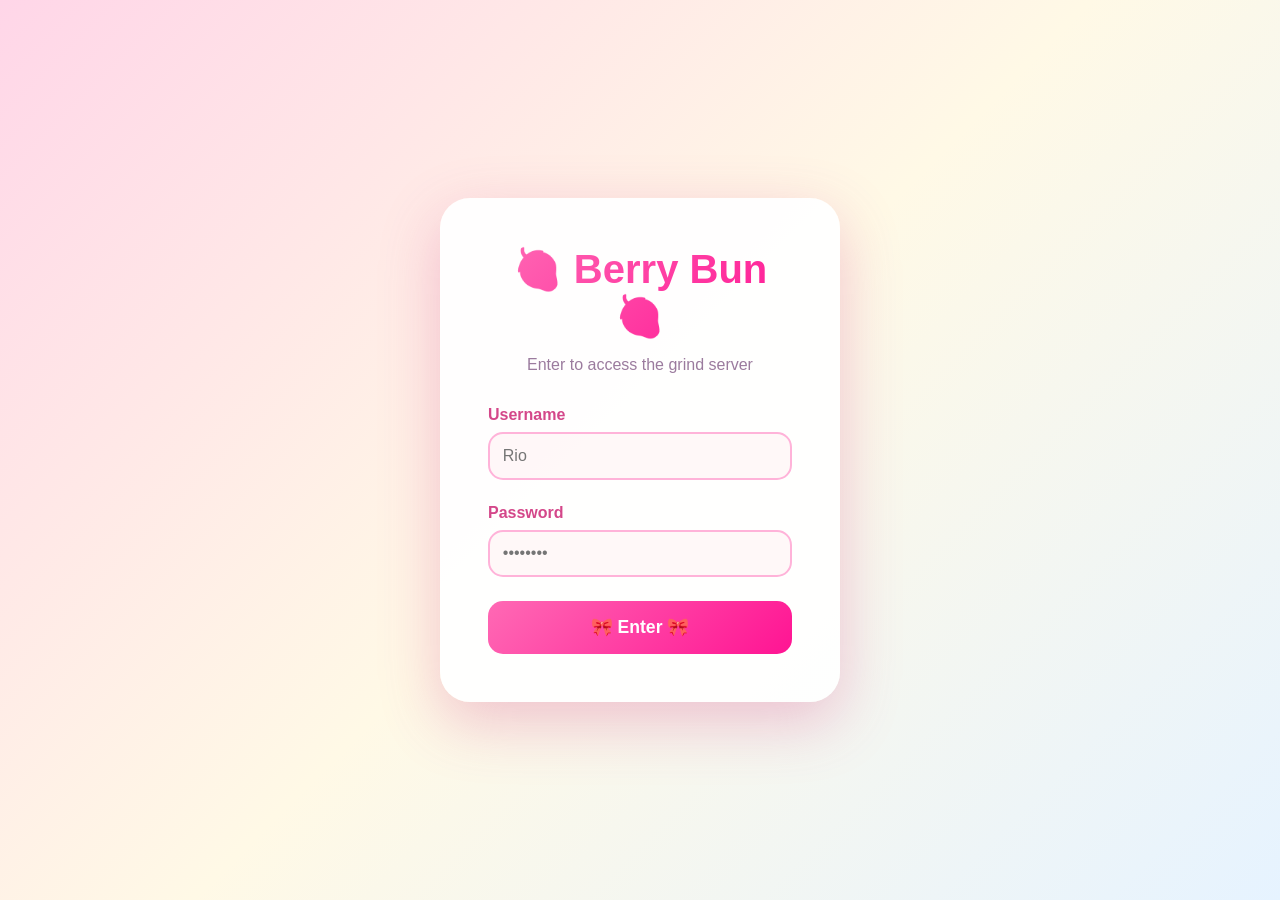
==== commit 1408c293: "Complete rebuild - single file with all CSS and JS inline to fix GitHub Pages cache issue" ====
--- a/index.html
+++ b/index.html
@@ -3,43 +3,573 @@
 <head>
     <meta charset="UTF-8">
     <meta name="viewport" content="width=device-width, initial-scale=1.0">
-    <meta http-equiv="Cache-Control" content="no-cache, no-store, must-revalidate">
+    <meta http-equiv="Cache-Control" content="no-cache, no-store, must-revalidate, max-age=0">
     <meta http-equiv="Pragma" content="no-cache">
     <meta http-equiv="Expires" content="0">
-    <title>Berry Bun - Adopt Me Server</title>
-    <link rel="stylesheet" href="style.css?v=2.0">
+    <title>🍓 Berry Bun - Adopt Me Server</title>
+    <style>
+        * {
+            margin: 0;
+            padding: 0;
+            box-sizing: border-box;
+        }
+
+        body {
+            font-family: 'Segoe UI', Tahoma, Geneva, Verdana, sans-serif;
+            background: linear-gradient(135deg, #ffd6e8 0%, #fff9e6 50%, #e6f3ff 100%);
+            color: #6b4e71;
+            overflow-x: hidden;
+            min-height: 100vh;
+            position: relative;
+        }
+
+        /* Login Modal */
+        .login-modal {
+            position: fixed;
+            top: 0;
+            left: 0;
+            width: 100%;
+            height: 100%;
+            background: linear-gradient(135deg, #ffd6e8 0%, #fff9e6 50%, #e6f3ff 100%);
+            display: flex;
+            justify-content: center;
+            align-items: center;
+            z-index: 1000;
+        }
+
+        .login-container {
+            background: rgba(255, 255, 255, 0.95);
+            padding: 3rem;
+            border-radius: 30px;
+            box-shadow: 0 20px 60px rgba(212, 71, 138, 0.3);
+            max-width: 400px;
+            width: 90%;
+            text-align: center;
+        }
+
+        .login-title {
+            font-size: 2.5rem;
+            background: linear-gradient(135deg, #ff69b4, #ff1493);
+            -webkit-background-clip: text;
+            -webkit-text-fill-color: transparent;
+            background-clip: text;
+            margin-bottom: 1rem;
+            font-weight: 800;
+        }
+
+        .login-subtitle {
+            font-size: 1rem;
+            color: #9b7b9e;
+            margin-bottom: 2rem;
+        }
+
+        .form-group {
+            margin-bottom: 1.5rem;
+            text-align: left;
+        }
+
+        .form-group label {
+            display: block;
+            font-weight: 600;
+            color: #d4478a;
+            margin-bottom: 0.5rem;
+        }
+
+        .form-group input {
+            width: 100%;
+            padding: 0.8rem;
+            border: 2px solid #ffb3d9;
+            border-radius: 15px;
+            font-size: 1rem;
+            background: rgba(255, 182, 193, 0.1);
+            color: #6b4e71;
+        }
+
+        .form-group input:focus {
+            outline: none;
+            border-color: #ff69b4;
+        }
+
+        .login-btn {
+            width: 100%;
+            padding: 1rem;
+            background: linear-gradient(135deg, #ff69b4, #ff1493);
+            color: white;
+            border: none;
+            border-radius: 15px;
+            font-size: 1.1rem;
+            font-weight: 700;
+            cursor: pointer;
+            transition: all 0.3s ease;
+        }
+
+        .login-btn:hover {
+            transform: translateY(-2px);
+        }
+
+        .login-error {
+            color: #f44336;
+            font-size: 0.9rem;
+            margin-top: 1rem;
+            display: none;
+        }
+
+        .login-error.show {
+            display: block;
+        }
+
+        .main-content {
+            position: relative;
+        }
+
+        .navbar {
+            background: linear-gradient(90deg, #ffb3d9 0%, #ffe6f0 100%);
+            padding: 1.5rem 0;
+            position: relative;
+            z-index: 10;
+        }
+
+        .nav-content {
+            max-width: 1200px;
+            margin: 0 auto;
+            padding: 0 2rem;
+            display: flex;
+            justify-content: space-between;
+            align-items: center;
+        }
+
+        .logo {
+            font-size: 1.8rem;
+            font-weight: 700;
+            color: #d4478a;
+        }
+
+        .nav-links {
+            display: flex;
+            list-style: none;
+            gap: 2rem;
+        }
+
+        .nav-links a {
+            color: #6b4e71;
+            text-decoration: none;
+            font-weight: 600;
+            cursor: pointer;
+        }
+
+        .nav-links a:hover {
+            color: #ff69b4;
+        }
+
+        .hero {
+            max-width: 1200px;
+            margin: 4rem auto;
+            padding: 3rem 2rem;
+            text-align: center;
+            background: rgba(255, 255, 255, 0.8);
+            border-radius: 30px;
+        }
+
+        .main-title {
+            font-size: 4rem;
+            background: linear-gradient(135deg, #ff69b4, #ff1493);
+            -webkit-background-clip: text;
+            -webkit-text-fill-color: transparent;
+            background-clip: text;
+            margin-bottom: 1rem;
+            font-weight: 800;
+        }
+
+        .subtitle {
+            font-size: 1.3rem;
+            color: #9b7b9e;
+            margin-bottom: 1rem;
+        }
+
+        .status-section {
+            max-width: 1200px;
+            margin: 4rem auto;
+            padding: 2rem;
+        }
+
+        .status-section h2 {
+            text-align: center;
+            color: #d4478a;
+            margin-bottom: 2rem;
+            font-size: 2rem;
+        }
+
+        .status-card {
+            background: rgba(255, 255, 255, 0.85);
+            padding: 2rem;
+            border-radius: 25px;
+            display: flex;
+            align-items: center;
+            gap: 2rem;
+            margin-bottom: 2rem;
+            position: relative;
+        }
+
+        .status-card.edit-mode {
+            flex-direction: column;
+            align-items: flex-start;
+        }
+
+        .status-light {
+            width: 30px;
+            height: 30px;
+            border-radius: 50%;
+            background: #4CAF50;
+            animation: pulse 2s ease-in-out infinite;
+        }
+
+        .status-light.closed {
+            background: #f44336;
+        }
+
+        @keyframes pulse {
+            0%, 100% { opacity: 1; }
+            50% { opacity: 0.7; }
+        }
+
+        .status-text {
+            font-size: 1.5rem;
+            font-weight: 600;
+            color: #6b4e71;
+        }
+
+        .edit-toggle-btn {
+            position: absolute;
+            top: 1rem;
+            right: 1rem;
+            background: linear-gradient(135deg, #ff69b4, #ff1493);
+            color: white;
+            border: none;
+            padding: 0.5rem 1rem;
+            border-radius: 10px;
+            cursor: pointer;
+            font-weight: 600;
+        }
+
+        .stats-grid {
+            display: grid;
+            grid-template-columns: repeat(auto-fit, minmax(250px, 1fr));
+            gap: 1.5rem;
+        }
+
+        .stat-card {
+            background: rgba(255, 182, 193, 0.3);
+            padding: 1.5rem;
+            border-radius: 20px;
+            text-align: center;
+        }
+
+        .stat-icon {
+            font-size: 2.5rem;
+            margin-bottom: 0.5rem;
+        }
+
+        .stat-label {
+            color: #9b7b9e;
+            font-weight: 500;
+        }
+
+        .stat-value {
+            font-size: 1.5rem;
+            font-weight: 700;
+            color: #d4478a;
+            margin-top: 0.5rem;
+        }
+
+        .rules-section {
+            max-width: 1200px;
+            margin: 4rem auto;
+            padding: 2rem;
+        }
+
+        .rules-section h2 {
+            text-align: center;
+            color: #d4478a;
+            margin-bottom: 2rem;
+            font-size: 2rem;
+        }
+
+        .rules-grid {
+            display: grid;
+            grid-template-columns: repeat(auto-fit, minmax(300px, 1fr));
+            gap: 1.5rem;
+            margin-bottom: 2rem;
+        }
+
+        .rule-card {
+            background: rgba(255, 255, 255, 0.85);
+            padding: 1.5rem;
+            border-radius: 20px;
+        }
+
+        .rule-number {
+            display: inline-block;
+            background: linear-gradient(135deg, #ff69b4, #ff1493);
+            color: white;
+            width: 50px;
+            height: 50px;
+            border-radius: 50%;
+            text-align: center;
+            line-height: 50px;
+            font-weight: 800;
+            margin-bottom: 1rem;
+        }
+
+        .rule-card h3 {
+            color: #d4478a;
+            margin-bottom: 0.5rem;
+        }
+
+        .rule-card p {
+            color: #6b4e71;
+            line-height: 1.6;
+        }
+
+        .join-section {
+            max-width: 1200px;
+            margin: 4rem auto;
+            padding: 2rem;
+            text-align: center;
+        }
+
+        .join-section h2 {
+            color: #d4478a;
+            margin-bottom: 1rem;
+            font-size: 2rem;
+        }
+
+        .announcement-box {
+            background: rgba(255, 255, 255, 0.85);
+            padding: 1.5rem;
+            border-radius: 20px;
+            margin-bottom: 1.5rem;
+        }
+
+        .announcement-text {
+            font-size: 1.2rem;
+            color: #d4478a;
+            font-weight: 600;
+            margin-bottom: 1rem;
+        }
+
+        .join-btn {
+            display: inline-block;
+            background: linear-gradient(135deg, #ff69b4, #ff1493);
+            color: white;
+            padding: 1.2rem 2.5rem;
+            border-radius: 30px;
+            text-decoration: none;
+            font-size: 1.2rem;
+            font-weight: 700;
+            margin: 1rem 0;
+            border: none;
+            cursor: pointer;
+        }
+
+        .join-btn:hover {
+            transform: translateY(-3px);
+        }
+
+        .code-container {
+            background: rgba(255, 255, 255, 0.85);
+            padding: 1.5rem;
+            border-radius: 20px;
+            display: inline-flex;
+            gap: 1rem;
+            align-items: center;
+        }
+
+        code {
+            font-family: 'Courier New', monospace;
+            color: #d4478a;
+            font-weight: 600;
+        }
+
+        .copy-btn {
+            background: linear-gradient(135deg, #ffc0cb, #ffb3d9);
+            border: none;
+            padding: 0.7rem 1.2rem;
+            border-radius: 15px;
+            cursor: pointer;
+            font-weight: 600;
+            color: #6b4e71;
+        }
+
+        .footer {
+            background: linear-gradient(90deg, #ffb3d9 0%, #ffe6f0 100%);
+            padding: 2rem;
+            text-align: center;
+            color: #6b4e71;
+            margin-top: 4rem;
+        }
+
+        .edit-announcement-form textarea {
+            width: 100%;
+            padding: 1rem;
+            border: 2px solid #ffb3d9;
+            border-radius: 15px;
+            font-size: 1rem;
+            min-height: 100px;
+            font-family: inherit;
+        }
+
+        .edit-announcement-buttons {
+            display: flex;
+            gap: 1rem;
+            margin-top: 1rem;
+        }
+
+        .save-btn, .cancel-btn {
+            flex: 1;
+            padding: 0.8rem;
+            border: none;
+            border-radius: 10px;
+            font-weight: 600;
+            cursor: pointer;
+        }
+
+        .save-btn {
+            background: #4CAF50;
+            color: white;
+        }
+
+        .cancel-btn {
+            background: #ccc;
+            color: #333;
+        }
+
+        .edit-status-container {
+            width: 100%;
+        }
+
+        .edit-status-group {
+            display: flex;
+            gap: 1rem;
+            margin-bottom: 1rem;
+            flex-wrap: wrap;
+        }
+
+        .edit-status-group input,
+        .edit-status-group select {
+            padding: 0.7rem;
+            border: 2px solid #ffb3d9;
+            border-radius: 10px;
+            background: rgba(255, 182, 193, 0.1);
+            color: #6b4e71;
+        }
+
+        .edit-status-group input:focus,
+        .edit-status-group select:focus {
+            outline: none;
+            border-color: #ff69b4;
+        }
+
+        .save-status-btn {
+            background: #4CAF50;
+            color: white;
+            border: none;
+            padding: 0.8rem 1.5rem;
+            border-radius: 10px;
+            cursor: pointer;
+            font-weight: 600;
+            margin-top: 1rem;
+        }
+
+        .edit-btn {
+            background: linear-gradient(135deg, #ff69b4, #ff1493);
+            color: white;
+            border: none;
+            padding: 0.8rem 1.5rem;
+            border-radius: 15px;
+            cursor: pointer;
+            font-weight: 600;
+        }
+
+        .how-to-grind {
+            background: rgba(255, 255, 255, 0.85);
+            padding: 2rem;
+            border-radius: 25px;
+        }
+
+        .how-to-grind h3 {
+            color: #d4478a;
+            margin-bottom: 1.5rem;
+        }
+
+        .steps {
+            list-style: none;
+            margin-bottom: 2rem;
+        }
+
+        .steps li {
+            margin-bottom: 1rem;
+            padding-left: 2rem;
+            position: relative;
+            color: #6b4e71;
+            line-height: 1.8;
+        }
+
+        .steps li::before {
+            content: '✓';
+            position: absolute;
+            left: 0;
+            color: #ff69b4;
+            font-weight: bold;
+        }
+
+        .pro-tips {
+            background: rgba(255, 182, 193, 0.2);
+            padding: 1.5rem;
+            border-radius: 15px;
+            border-left: 4px solid #ff69b4;
+        }
+
+        .pro-tips h4 {
+            color: #d4478a;
+            margin-bottom: 1rem;
+        }
+
+        .pro-tips ul {
+            list-style: none;
+            color: #6b4e71;
+        }
+
+        .pro-tips li {
+            margin-bottom: 0.8rem;
+        }
+    </style>
 </head>
 <body>
     <!-- Login Modal -->
     <div id="loginModal" class="login-modal">
         <div class="login-container">
-            <div class="login-content">
-                <h1 class="login-title">🍓 Berry Bun 🍓</h1>
-                <p class="login-subtitle">Enter to access the grind server</p>
+            <h1 class="login-title">🍓 Berry Bun 🍓</h1>
+            <p class="login-subtitle">Enter to access the grind server</p>
+            
+            <form id="loginForm">
+                <div class="form-group">
+                    <label>Username</label>
+                    <input type="text" id="username" placeholder="Rio" required>
+                </div>
                 
-                <form id="loginForm" onsubmit="handleLogin(event)">
-                    <div class="form-group">
-                        <label for="username">Username</label>
-                        <input type="text" id="username" placeholder="Rio" required>
-                    </div>
-                    
-                    <div class="form-group">
-                        <label for="password">Password</label>
-                        <input type="password" id="password" placeholder="••••••••" required>
-                    </div>
-                    
-                    <button type="submit" class="login-btn">🎀 Enter 🎀</button>
-                    <p id="loginError" class="login-error"></p>
-                </form>
-            </div>
+                <div class="form-group">
+                    <label>Password</label>
+                    <input type="password" id="password" placeholder="••••••••" required>
+                </div>
+                
+                <button type="submit" class="login-btn">🎀 Enter 🎀</button>
+                <p id="loginError" class="login-error"></p>
+            </form>
         </div>
     </div>
 
-    <!-- Main Content (Hidden until login) -->
+    <!-- Main Content -->
     <div id="mainContent" class="main-content" style="display: none;">
-        <div class="stars"></div>
-        <div class="clouds"></div>
-        
         <nav class="navbar">
             <div class="nav-content">
                 <h1 class="logo">🍓 Berry Bun</h1>
@@ -54,167 +584,127 @@
         </nav>
 
         <section id="home" class="hero">
-            <div class="hero-content">
-                <div class="title-container">
-                    <h1 class="main-title">✨ Berry Bun ✨</h1>
-                    <p class="subtitle">A cute & aesthetic Adopt Me grinding server</p>
-                    <p class="subtitle-secondary">Part of The AFK Corner Community 🌟</p>
+            <h1 class="main-title">✨ Berry Bun ✨</h1>
+            <p class="subtitle">A cute & aesthetic Adopt Me grinding server</p>
+            <p class="subtitle">Part of The AFK Corner Community 🌟</p>
+        </section>
+
+        <section id="status" class="status-section">
+            <h2>Server Status</h2>
+            <div class="status-card">
+                <div class="status-light" id="statusLight"></div>
+                <p class="status-text" id="statusText">Checking status...</p>
+                <button class="edit-toggle-btn" onclick="toggleEditStatus()">✏️ Edit Status</button>
+            </div>
+            
+            <div class="stats-grid">
+                <div class="stat-card">
+                    <div class="stat-icon">👥</div>
+                    <div class="stat-label">Players Grinding</div>
+                    <div class="stat-value" id="playerCount">0/15</div>
                 </div>
                 
-                <div class="berries">
-                    <span class="berry">🍓</span>
-                    <span class="berry">🫐</span>
-                    <span class="berry">🍓</span>
+                <div class="stat-card">
+                    <div class="stat-icon">💺</div>
+                    <div class="stat-label">Seats Available</div>
+                    <div class="stat-value" id="seatsAvailable">15</div>
+                </div>
+                
+                <div class="stat-card">
+                    <div class="stat-icon">🎮</div>
+                    <div class="stat-label">Server Type</div>
+                    <div class="stat-value">Mega Grind</div>
                 </div>
             </div>
         </section>
 
-        <section id="status" class="status-section">
-            <h2>Server Status</h2>
-            <div class="status-container">
-                <div class="status-card">
-                    <div class="status-icon">
-                        <div class="status-light" id="statusLight"></div>
-                    </div>
-                    <p class="status-text" id="statusText">Checking status...</p>
-                </div>
-                
-                <div class="stats-grid">
-                    <div class="stat-card">
-                        <div class="stat-icon">👥</div>
-                        <div class="stat-info">
-                            <p class="stat-label">Players Grinding</p>
-                            <p class="stat-value" id="playerCount">Loading...</p>
-                        </div>
-                    </div>
-                    
-                    <div class="stat-card">
-                        <div class="stat-icon">🎮</div>
-                        <div class="stat-info">
-                            <p class="stat-label">Server Type</p>
-                            <p class="stat-value">Mega Grind</p>
-                        </div>
-                    </div>
-                    
-                    <div class="stat-card">
-                        <div class="stat-icon">✨</div>
-                        <div class="stat-info">
-                            <p class="stat-label">Vibe</p>
-                            <p class="stat-value">Cutecore</p>
-                        </div>
-                    </div>
-
-                    <div class="stat-card">
-                        <div class="stat-icon">💺</div>
-                        <div class="stat-info">
-                            <p class="stat-label">Seats Available</p>
-                            <p class="stat-value" id="seatsAvailable">Loading...</p>
-                        </div>
-                    </div>
-                </div>
-            </div>
-        </section>
-
         <section id="rules" class="rules-section">
             <h2>🌟 The AFK Corner - Server Rules 🌟</h2>
-            <p class="rules-intro">Welcome to Berry Bun! We're part of The AFK Corner community. Please follow these essential rules to keep our grinding sessions smooth and fun for everyone!</p>
             
             <div class="rules-grid">
                 <div class="rule-card">
                     <div class="rule-number">01</div>
                     <h3>NO TRADING AT ALL</h3>
-                    <p>Trading is strictly not allowed in grind servers. Save that for the main game!</p>
-                </div>
-
+                    <p>Trading is strictly not allowed in grind servers!</p>
+                </div>
                 <div class="rule-card">
                     <div class="rule-number">02</div>
                     <h3>NO AFK BABIES</h3>
-                    <p>No AFK babies allowed — actively playing is okay, but AFK babies will result in a kick!</p>
-                </div>
-
+                    <p>No AFK babies allowed — actively playing is okay!</p>
+                </div>
                 <div class="rule-card">
                     <div class="rule-number">03</div>
                     <h3>ONE FAMILY ONLY</h3>
-                    <p>Everyone must be in ONE family — do not create multiple families or try to separate.</p>
-                </div>
-
+                    <p>Everyone must be in ONE family!</p>
+                </div>
                 <div class="rule-card">
                     <div class="rule-number">04</div>
                     <h3>NO ORANGE TASKS</h3>
-                    <p>No orange tasks — short breaks for Pet Shop/Golden Apples are okay, but no tasks!</p>
-                </div>
-
+                    <p>No orange tasks allowed!</p>
+                </div>
                 <div class="rule-card">
                     <div class="rule-number">05</div>
                     <h3>AFK = SEATED ONLY</h3>
-                    <p>If you're AFK, you MUST be sitting in a proper seat. Standing AFK is not allowed!</p>
-                </div>
-
+                    <p>Must sit in a proper seat!</p>
+                </div>
                 <div class="rule-card">
                     <div class="rule-number">06</div>
                     <h3>MOBILE USERS</h3>
-                    <p>Mobile users: change your name to "AFK" and make sure you follow all seating rules!</p>
-                </div>
-
+                    <p>Change name to "AFK"!</p>
+                </div>
                 <div class="rule-card">
                     <div class="rule-number">07</div>
                     <h3>GRIND HOUSE LOCATION</h3>
-                    <p>The grind house is always on the main plot near the Hospital & Nursery. Head there first!</p>
-                </div>
-
+                    <p>Main plot near Hospital & Nursery!</p>
+                </div>
                 <div class="rule-card">
                     <div class="rule-number">08</div>
                     <h3>NO HIDING</h3>
-                    <p>No hiding behind trees, treadmills or anywhere you shouldn't be. Use proper seats only!</p>
-                </div>
-
+                    <p>Use proper seats only!</p>
+                </div>
                 <div class="rule-card">
                     <div class="rule-number">09</div>
                     <h3>WAIT FOR SEATS</h3>
-                    <p>Join the family and wait for an open seat before grinding. Don't force your way in!</p>
-                </div>
-
+                    <p>Don't force your way in!</p>
+                </div>
                 <div class="rule-card">
                     <div class="rule-number">10</div>
                     <h3>BE KIND & RESPECTFUL</h3>
-                    <p>Treat everyone with kindness and positivity. We're all here to have fun and grind together!</p>
-                </div>
-
+                    <p>Treat everyone with kindness!</p>
+                </div>
                 <div class="rule-card">
                     <div class="rule-number">11</div>
                     <h3>NO HARASSMENT</h3>
-                    <p>No harassment, bullying, or drama of any kind. Keep it friendly and chill!</p>
-                </div>
-
+                    <p>Keep it friendly and chill!</p>
+                </div>
                 <div class="rule-card">
                     <div class="rule-number">12</div>
                     <h3>RESPECT THE HOST</h3>
-                    <p>Respect the host and follow their instructions at all times. They keep things running!</p>
-                </div>
-
+                    <p>Follow their instructions!</p>
+                </div>
                 <div class="rule-card">
                     <div class="rule-number">13</div>
                     <h3>CONSEQUENCES</h3>
-                    <p>Rule breaking may result in a warning, kick, or ban. Keep it chill! 🎀</p>
+                    <p>Warning, kick, or ban! 🎀</p>
                 </div>
             </div>
 
             <div class="how-to-grind">
                 <h3>📋 How to Join & Start Grinding</h3>
                 <ol class="steps">
-                    <li><strong>Find an Open Server</strong> - Look for the green "Open" badge below</li>
-                    <li><strong>Click Join Server</strong> - You'll be taken directly to the Roblox server</li>
-                    <li><strong>Travel to the Grind House</strong> - It's on the main plot near Hospital & Nursery</li>
-                    <li><strong>Accept the Family Invite</strong> - Wait for an active grinder to invite you (set family to "Everyone")</li>
-                    <li><strong>Find an Available Seat</strong> - Make sure a seat is open before going AFK!</li>
+                    <li><strong>Find an Open Server</strong> - Look for the green badge!</li>
+                    <li><strong>Click Join Server</strong> - You'll go directly to Roblox!</li>
+                    <li><strong>Travel to Grind House</strong> - Main plot near Hospital & Nursery!</li>
+                    <li><strong>Accept Family Invite</strong> - Set family permissions to "Everyone"!</li>
+                    <li><strong>Find Available Seat</strong> - Make sure a seat is open before AFK!</li>
                 </ol>
 
                 <div class="pro-tips">
                     <h4>✨ Pro Tips:</h4>
                     <ul>
-                        <li>✓ Set your Adopt Me family permissions to "Everyone"</li>
-                        <li>✓ Follow host instructions for smoothest experience</li>
-                        <li>✓ Grab healing apples near the hospital!</li>
+                        <li>✓ Set Adopt Me family to "Everyone"</li>
+                        <li>✓ Follow host instructions</li>
+                        <li>✓ Grab healing apples near hospital!</li>
                         <li>✓ Be patient — good vibes only! 🌸</li>
                     </ul>
                 </div>
@@ -223,16 +713,18 @@
 
         <section id="join" class="join-section">
             <h2>Join Berry Bun</h2>
-            <p class="join-description">Ready to join our cute grinding community? Let's get that XP! 🌟</p>
+            <p>Ready to grind? Let's get that XP! 🌟</p>
             
-            <div class="join-button-container">
-                <a href="https://www.roblox.com/share?code=4da6e629966d834fa3ed440be3fb2e4b&type=Server" 
-                   class="join-btn" target="_blank">
-                    🎀 Join Server Now 🎀
-                </a>
+            <div class="announcement-box">
+                <div class="announcement-text" id="announcement">📢 🎀 Server is OPEN! Join now! ✨</div>
+                <button class="edit-btn" onclick="toggleEditAnnouncement()">✏️ Edit Announcement</button>
             </div>
             
-            <p class="join-note">or copy the server code:</p>
+            <a href="https://www.roblox.com/share?code=4da6e629966d834fa3ed440be3fb2e4b&type=Server" class="join-btn" target="_blank">
+                🎀 Join Server Now 🎀
+            </a>
+            
+            <p style="margin-top: 2rem; color: #9b7b9e;">or copy the server code:</p>
             <div class="code-container">
                 <code>4da6e629966d834fa3ed440be3fb2e4b</code>
                 <button class="copy-btn" onclick="copyCode()">📋 Copy</button>
@@ -245,6 +737,194 @@
         </footer>
     </div>
 
-    <script src="script.js?v=2.0"></script>
+    <script>
+        const VALID_USERNAME = "Rio";
+        const VALID_PASSWORD = "stefanshi";
+
+        let serverStatusData = {
+            status: 'open',
+            players: 8,
+            maxPlayers: 15,
+            timeValue: '',
+            timeUnit: 'hours'
+        };
+
+        let announcementData = {
+            message: '🎀 Server is OPEN! Join now! ✨'
+        };
+
+        // Login
+        document.getElementById('loginForm').addEventListener('submit', function(e) {
+            e.preventDefault();
+            const username = document.getElementById('username').value;
+            const password = document.getElementById('password').value;
+
+            if (username === VALID_USERNAME && password === VALID_PASSWORD) {
+                sessionStorage.setItem('berryBunLoggedIn', 'true');
+                loadApp();
+            } else {
+                const errorMsg = document.getElementById('loginError');
+                errorMsg.textContent = '❌ Incorrect! Try Rio / stefanshi';
+                errorMsg.classList.add('show');
+                setTimeout(() => errorMsg.classList.remove('show'), 3000);
+            }
+        });
+
+        function loadApp() {
+            document.getElementById('loginModal').style.display = 'none';
+            document.getElementById('mainContent').style.display = 'block';
+            loadServerStatus();
+            loadAnnouncement();
+            updateDisplay();
+        }
+
+        function loadServerStatus() {
+            const saved = localStorage.getItem('serverStatusData');
+            if (saved) serverStatusData = JSON.parse(saved);
+        }
+
+        function saveServerStatus() {
+            localStorage.setItem('serverStatusData', JSON.stringify(serverStatusData));
+        }
+
+        function loadAnnouncement() {
+            const saved = localStorage.getItem('announcementData');
+            if (saved) announcementData = JSON.parse(saved);
+        }
+
+        function saveAnnouncement() {
+            localStorage.setItem('announcementData', JSON.stringify(announcementData));
+        }
+
+        function updateDisplay() {
+            const statusLight = document.getElementById('statusLight');
+            const statusText = document.getElementById('statusText');
+            const playerCount = document.getElementById('playerCount');
+            const seatsAvailable = document.getElementById('seatsAvailable');
+            const announcement = document.getElementById('announcement');
+
+            statusLight.classList.remove('closed');
+            if (serverStatusData.status === 'open') {
+                statusLight.style.background = '#4CAF50';
+                statusText.innerHTML = '🟢 Server is OPEN ✨ 🌸';
+            } else if (serverStatusData.status === 'closed') {
+                statusLight.style.background = '#f44336';
+                statusText.innerHTML = '🔴 Server is CLOSED 💔';
+            } else if (serverStatusData.status === 'opening') {
+                statusLight.style.background = '#FFC107';
+                const timeStr = serverStatusData.timeValue ? `${serverStatusData.timeValue} ${serverStatusData.timeUnit}` : 'soon';
+                statusText.innerHTML = `🟡 Opening in ${timeStr}... ⏰`;
+            }
+
+            const seats = serverStatusData.maxPlayers - serverStatusData.players;
+            playerCount.textContent = `${serverStatusData.players}/${serverStatusData.maxPlayers} 👥`;
+            seatsAvailable.textContent = `${seats} 💺`;
+            announcement.textContent = '📢 ' + announcementData.message;
+        }
+
+        function toggleEditStatus() {
+            const statusCard = document.querySelector('.status-card');
+            if (statusCard.classList.contains('edit-mode')) {
+                statusCard.classList.remove('edit-mode');
+                updateDisplay();
+            } else {
+                statusCard.classList.add('edit-mode');
+                statusCard.innerHTML = `
+                    <div class="edit-status-container">
+                        <h3 style="color: #d4478a; margin-bottom: 1rem;">⚙️ Edit Server Status 🎀</h3>
+                        <div class="edit-status-group">
+                            <label style="color: #d4478a; font-weight: 600;">Status:</label>
+                            <select id="statusSelect">
+                                <option value="open" ${serverStatusData.status === 'open' ? 'selected' : ''}>🟢 OPEN</option>
+                                <option value="closed" ${serverStatusData.status === 'closed' ? 'selected' : ''}>🔴 CLOSED</option>
+                                <option value="opening" ${serverStatusData.status === 'opening' ? 'selected' : ''}>🟡 OPENING IN...</option>
+                            </select>
+                        </div>
+                        <div id="timeInputs" style="display: ${serverStatusData.status === 'opening' ? 'flex' : 'none'};" class="edit-status-group">
+                            <input type="number" id="timeValue" min="1" value="${serverStatusData.timeValue}" placeholder="Enter number">
+                            <select id="timeUnit">
+                                <option value="hours" ${serverStatusData.timeUnit === 'hours' ? 'selected' : ''}>Hours ⏰</option>
+                                <option value="days" ${serverStatusData.timeUnit === 'days' ? 'selected' : ''}>Days 📅</option>
+                                <option value="minutes" ${serverStatusData.timeUnit === 'minutes' ? 'selected' : ''}>Minutes ⏱️</option>
+                            </select>
+                        </div>
+                        <div class="edit-status-group">
+                            <input type="number" id="playerInput" min="0" max="100" value="${serverStatusData.players}" placeholder="Players">
+                            <input type="number" id="maxPlayerInput" min="1" max="200" value="${serverStatusData.maxPlayers}" placeholder="Max">
+                        </div>
+                        <button class="save-status-btn" onclick="saveEditStatus()">💾 Save Status</button>
+                    </div>
+                `;
+                document.getElementById('statusSelect').addEventListener('change', function() {
+                    document.getElementById('timeInputs').style.display = this.value === 'opening' ? 'flex' : 'none';
+                });
+            }
+        }
+
+        function saveEditStatus() {
+            serverStatusData.status = document.getElementById('statusSelect').value;
+            serverStatusData.timeValue = document.getElementById('timeValue').value;
+            serverStatusData.timeUnit = document.getElementById('timeUnit').value;
+            serverStatusData.players = parseInt(document.getElementById('playerInput').value) || 0;
+            serverStatusData.maxPlayers = parseInt(document.getElementById('maxPlayerInput').value) || 15;
+            saveServerStatus();
+            document.querySelector('.status-card').classList.remove('edit-mode');
+            updateDisplay();
+        }
+
+        function toggleEditAnnouncement() {
+            const announcementBox = document.querySelector('.announcement-box');
+            if (announcementBox.classList.contains('edit-mode')) {
+                announcementBox.classList.remove('edit-mode');
+                updateDisplay();
+            } else {
+                announcementBox.classList.add('edit-mode');
+                announcementBox.innerHTML = `
+                    <div class="edit-announcement-form">
+                        <label style="color: #d4478a; font-weight: 600;">Edit Message:</label>
+                        <textarea id="announcementInput">${announcementData.message}</textarea>
+                        <div class="edit-announcement-buttons">
+                            <button class="save-btn" onclick="saveEditAnnouncement()">💾 Save</button>
+                            <button class="cancel-btn" onclick="cancelEditAnnouncement()">❌ Cancel</button>
+                        </div>
+                        <p style="margin-top: 1rem; color: #9b7b9e; font-size: 0.9rem;">Use emojis: 🎀 🌸 ✨ 💖 🐰 🍓 🫐 ♡ ෆ ✩ ✿ ★</p>
+                    </div>
+                `;
+            }
+        }
+
+        function saveEditAnnouncement() {
+            announcementData.message = document.getElementById('announcementInput').value || '🎀 Server is OPEN! Join now! ✨';
+            saveAnnouncement();
+            document.querySelector('.announcement-box').classList.remove('edit-mode');
+            updateDisplay();
+        }
+
+        function cancelEditAnnouncement() {
+            document.querySelector('.announcement-box').classList.remove('edit-mode');
+            updateDisplay();
+        }
+
+        function copyCode() {
+            navigator.clipboard.writeText('4da6e629966d834fa3ed440be3fb2e4b').then(() => {
+                const btn = document.querySelector('.copy-btn');
+                const original = btn.textContent;
+                btn.textContent = '✅ Copied!';
+                setTimeout(() => btn.textContent = original, 2000);
+            });
+        }
+
+        function handleLogout() {
+            sessionStorage.removeItem('berryBunLoggedIn');
+            location.reload();
+        }
+
+        // Check if logged in on load
+        window.addEventListener('load', function() {
+            if (sessionStorage.getItem('berryBunLoggedIn')) {
+                loadApp();
+            }
+        });
+    </script>
 </body>
 </html>
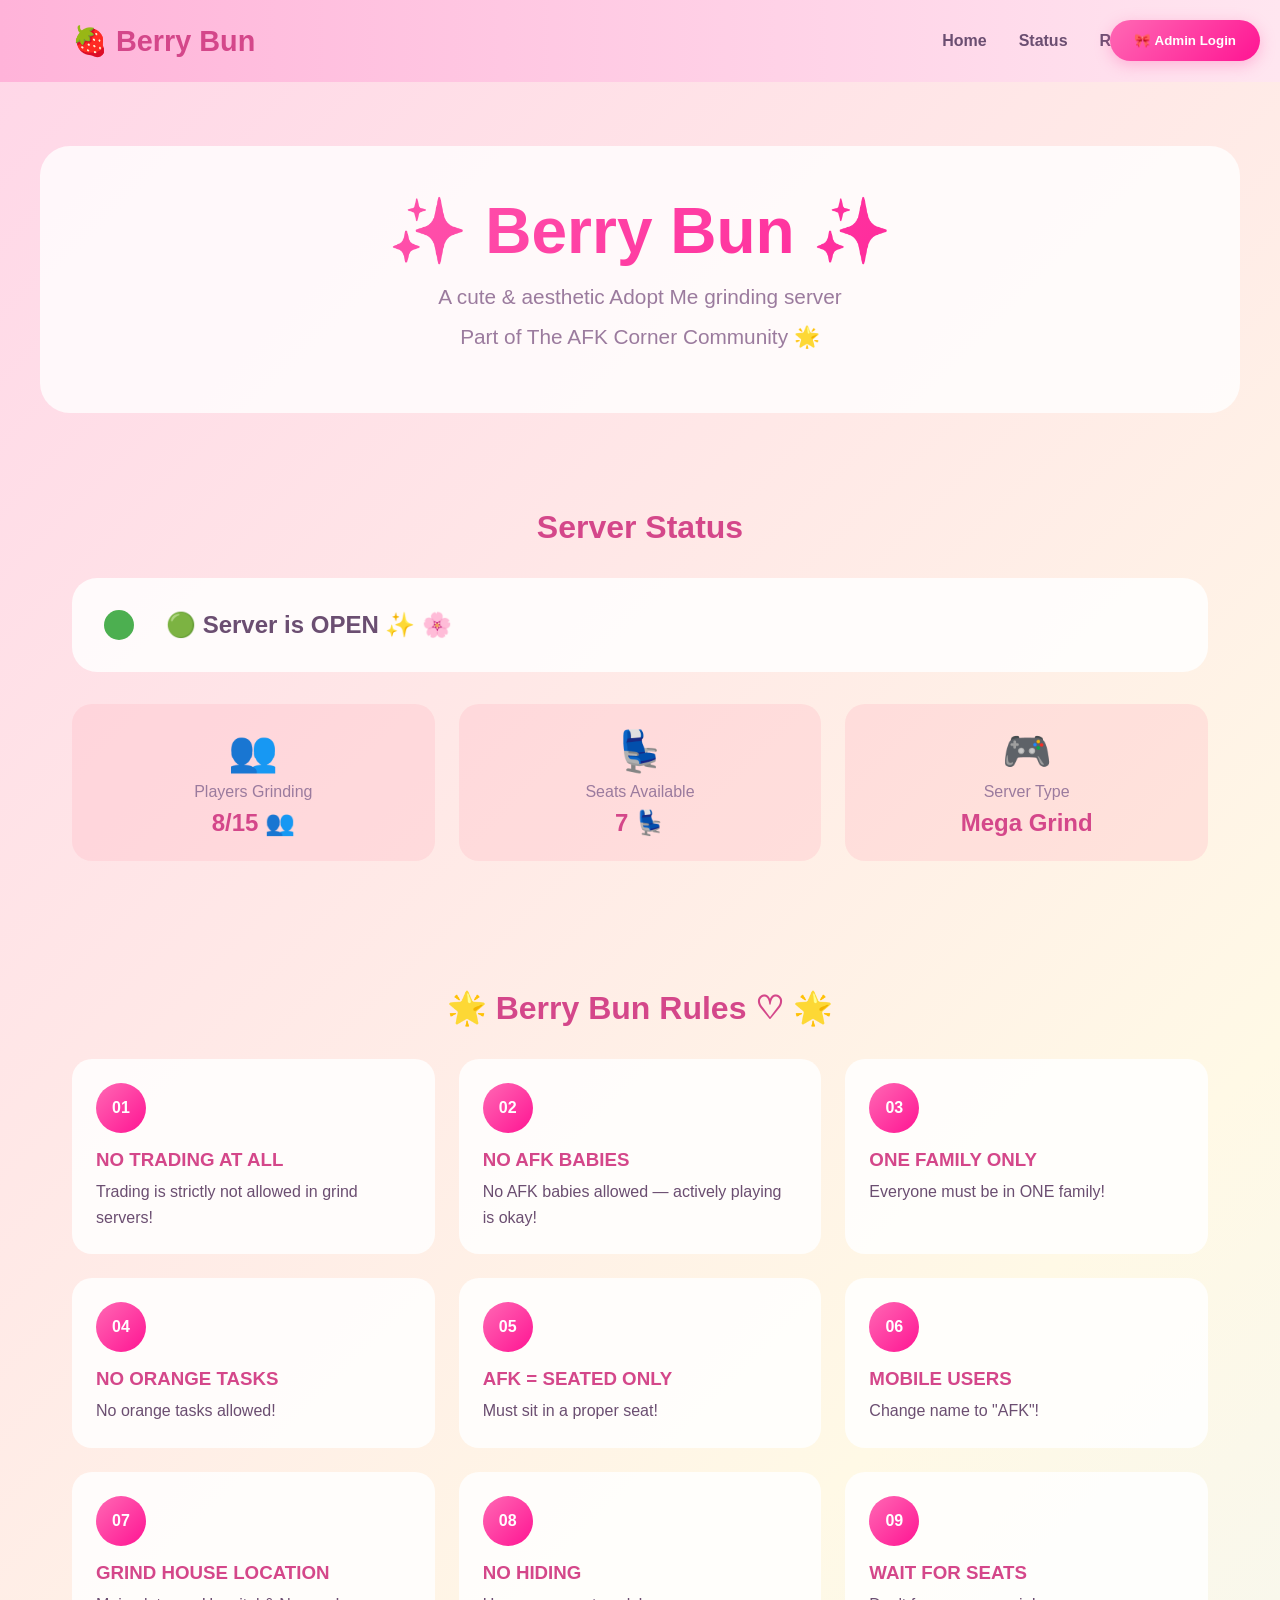
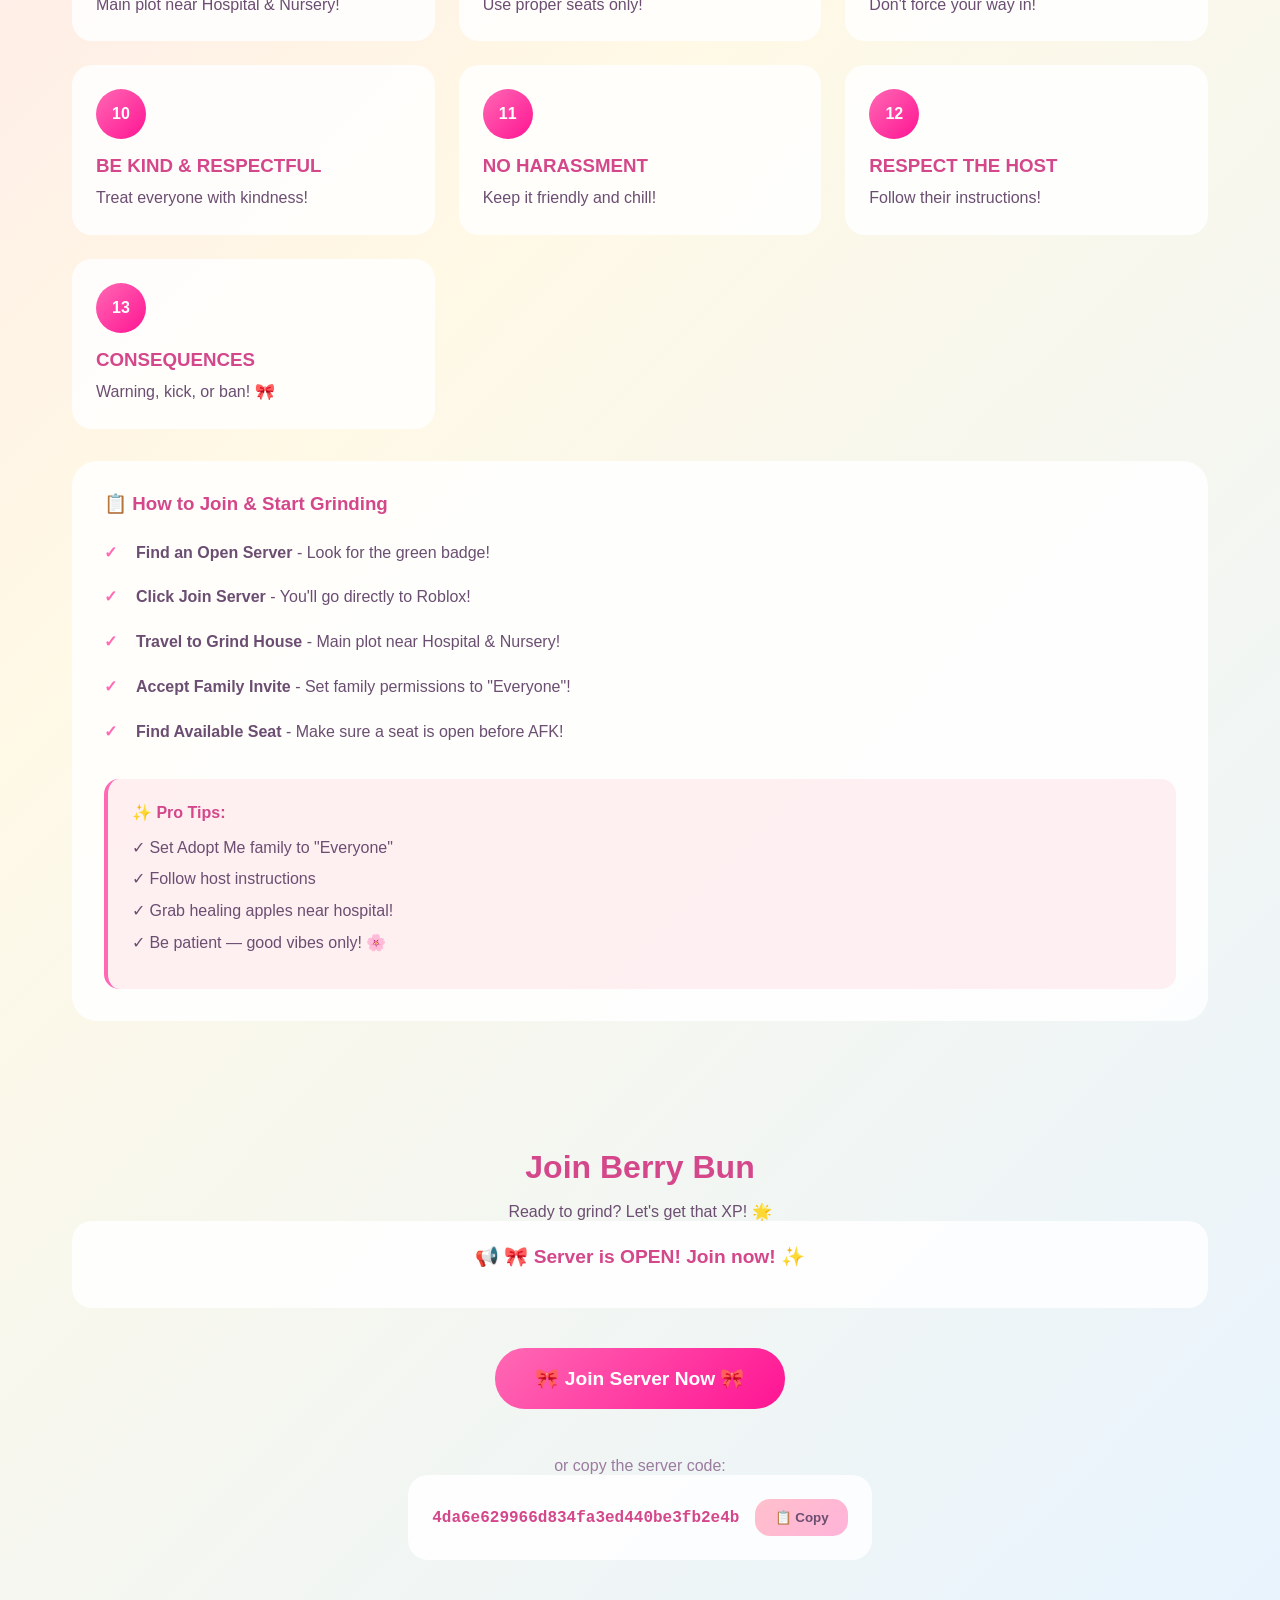
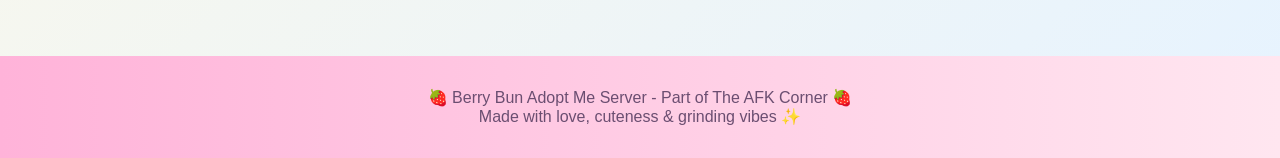
==== commit 51865c89: "Update rules heading to Berry Bun Rules ♡" ====
--- a/index.html
+++ b/index.html
@@ -23,18 +23,42 @@
             position: relative;
         }
 
-        /* Login Modal */
+        .login-btn-corner {
+            position: fixed;
+            top: 20px;
+            right: 20px;
+            background: linear-gradient(135deg, #ff69b4, #ff1493);
+            color: white;
+            border: none;
+            padding: 0.8rem 1.5rem;
+            border-radius: 25px;
+            cursor: pointer;
+            font-weight: 600;
+            z-index: 100;
+            box-shadow: 0 4px 15px rgba(255, 105, 180, 0.4);
+            transition: all 0.3s ease;
+        }
+
+        .login-btn-corner:hover {
+            transform: translateY(-2px);
+            box-shadow: 0 6px 20px rgba(255, 105, 180, 0.6);
+        }
+
         .login-modal {
             position: fixed;
             top: 0;
             left: 0;
             width: 100%;
             height: 100%;
-            background: linear-gradient(135deg, #ffd6e8 0%, #fff9e6 50%, #e6f3ff 100%);
-            display: flex;
+            background: rgba(0, 0, 0, 0.5);
+            display: none;
             justify-content: center;
             align-items: center;
             z-index: 1000;
+        }
+
+        .login-modal.active {
+            display: flex;
         }
 
         .login-container {
@@ -45,6 +69,18 @@
             max-width: 400px;
             width: 90%;
             text-align: center;
+            position: relative;
+        }
+
+        .close-login {
+            position: absolute;
+            top: 1rem;
+            right: 1rem;
+            background: none;
+            border: none;
+            font-size: 1.5rem;
+            cursor: pointer;
+            color: #d4478a;
         }
 
         .login-title {
@@ -90,7 +126,7 @@
             border-color: #ff69b4;
         }
 
-        .login-btn {
+        .login-submit-btn {
             width: 100%;
             padding: 1rem;
             background: linear-gradient(135deg, #ff69b4, #ff1493);
@@ -103,7 +139,7 @@
             transition: all 0.3s ease;
         }
 
-        .login-btn:hover {
+        .login-submit-btn:hover {
             transform: translateY(-2px);
         }
 
@@ -118,8 +154,23 @@
             display: block;
         }
 
-        .main-content {
-            position: relative;
+        .admin-logout-btn {
+            position: fixed;
+            top: 20px;
+            right: 20px;
+            background: #f44336;
+            color: white;
+            border: none;
+            padding: 0.8rem 1.5rem;
+            border-radius: 25px;
+            cursor: pointer;
+            font-weight: 600;
+            z-index: 100;
+            display: none;
+        }
+
+        .admin-logout-btn.show {
+            display: block;
         }
 
         .navbar {
@@ -249,6 +300,11 @@
             border-radius: 10px;
             cursor: pointer;
             font-weight: 600;
+            display: none;
+        }
+
+        .edit-toggle-btn.admin {
+            display: block;
         }
 
         .stats-grid {
@@ -348,6 +404,7 @@
             padding: 1.5rem;
             border-radius: 20px;
             margin-bottom: 1.5rem;
+            position: relative;
         }
 
         .announcement-text {
@@ -355,6 +412,21 @@
             color: #d4478a;
             font-weight: 600;
             margin-bottom: 1rem;
+        }
+
+        .edit-announcement-btn {
+            display: none;
+        }
+
+        .edit-announcement-btn.admin {
+            display: inline-block;
+            background: linear-gradient(135deg, #ff69b4, #ff1493);
+            color: white;
+            border: none;
+            padding: 0.8rem 1.5rem;
+            border-radius: 15px;
+            cursor: pointer;
+            font-weight: 600;
         }
 
         .join-btn {
@@ -480,16 +552,6 @@
             margin-top: 1rem;
         }
 
-        .edit-btn {
-            background: linear-gradient(135deg, #ff69b4, #ff1493);
-            color: white;
-            border: none;
-            padding: 0.8rem 1.5rem;
-            border-radius: 15px;
-            cursor: pointer;
-            font-weight: 600;
-        }
-
         .how-to-grind {
             background: rgba(255, 255, 255, 0.85);
             padding: 2rem;
@@ -542,14 +604,32 @@
         .pro-tips li {
             margin-bottom: 0.8rem;
         }
+
+        @media (max-width: 768px) {
+            .main-title {
+                font-size: 2.5rem;
+            }
+
+            .status-card {
+                flex-direction: column;
+            }
+
+            .login-btn-corner, .admin-logout-btn {
+                padding: 0.6rem 1rem;
+                font-size: 0.9rem;
+            }
+        }
     </style>
 </head>
 <body>
-    <!-- Login Modal -->
+    <button class="login-btn-corner" onclick="openLoginModal()">🎀 Admin Login</button>
+    <button class="admin-logout-btn" onclick="handleLogout()">Logout</button>
+
     <div id="loginModal" class="login-modal">
         <div class="login-container">
-            <h1 class="login-title">🍓 Berry Bun 🍓</h1>
-            <p class="login-subtitle">Enter to access the grind server</p>
+            <button class="close-login" onclick="closeLoginModal()">✕</button>
+            <h1 class="login-title">🍓 Admin Login 🍓</h1>
+            <p class="login-subtitle">Edit announcements & status</p>
             
             <form id="loginForm">
                 <div class="form-group">
@@ -562,184 +642,181 @@
                     <input type="password" id="password" placeholder="••••••••" required>
                 </div>
                 
-                <button type="submit" class="login-btn">🎀 Enter 🎀</button>
+                <button type="submit" class="login-submit-btn">🎀 Login 🎀</button>
                 <p id="loginError" class="login-error"></p>
             </form>
         </div>
     </div>
 
-    <!-- Main Content -->
-    <div id="mainContent" class="main-content" style="display: none;">
-        <nav class="navbar">
-            <div class="nav-content">
-                <h1 class="logo">🍓 Berry Bun</h1>
-                <ul class="nav-links">
-                    <li><a href="#home">Home</a></li>
-                    <li><a href="#status">Status</a></li>
-                    <li><a href="#rules">Rules</a></li>
-                    <li><a href="#join">Join</a></li>
-                    <li><a href="#" onclick="handleLogout()">Logout</a></li>
+    <nav class="navbar">
+        <div class="nav-content">
+            <h1 class="logo">🍓 Berry Bun</h1>
+            <ul class="nav-links">
+                <li><a href="#home">Home</a></li>
+                <li><a href="#status">Status</a></li>
+                <li><a href="#rules">Rules</a></li>
+                <li><a href="#join">Join</a></li>
+            </ul>
+        </div>
+    </nav>
+
+    <section id="home" class="hero">
+        <h1 class="main-title">✨ Berry Bun ✨</h1>
+        <p class="subtitle">A cute & aesthetic Adopt Me grinding server</p>
+        <p class="subtitle">Part of The AFK Corner Community 🌟</p>
+    </section>
+
+    <section id="status" class="status-section">
+        <h2>Server Status</h2>
+        <div class="status-card">
+            <div class="status-light" id="statusLight"></div>
+            <p class="status-text" id="statusText">Checking status...</p>
+            <button class="edit-toggle-btn" onclick="toggleEditStatus()">✏️ Edit Status</button>
+        </div>
+        
+        <div class="stats-grid">
+            <div class="stat-card">
+                <div class="stat-icon">👥</div>
+                <div class="stat-label">Players Grinding</div>
+                <div class="stat-value" id="playerCount">0/15</div>
+            </div>
+            
+            <div class="stat-card">
+                <div class="stat-icon">💺</div>
+                <div class="stat-label">Seats Available</div>
+                <div class="stat-value" id="seatsAvailable">15</div>
+            </div>
+            
+            <div class="stat-card">
+                <div class="stat-icon">🎮</div>
+                <div class="stat-label">Server Type</div>
+                <div class="stat-value">Mega Grind</div>
+            </div>
+        </div>
+    </section>
+
+    <section id="rules" class="rules-section">
+        <h2>🌟 Berry Bun Rules ♡ 🌟</h2>
+        
+        <div class="rules-grid">
+            <div class="rule-card">
+                <div class="rule-number">01</div>
+                <h3>NO TRADING AT ALL</h3>
+                <p>Trading is strictly not allowed in grind servers!</p>
+            </div>
+            <div class="rule-card">
+                <div class="rule-number">02</div>
+                <h3>NO AFK BABIES</h3>
+                <p>No AFK babies allowed — actively playing is okay!</p>
+            </div>
+            <div class="rule-card">
+                <div class="rule-number">03</div>
+                <h3>ONE FAMILY ONLY</h3>
+                <p>Everyone must be in ONE family!</p>
+            </div>
+            <div class="rule-card">
+                <div class="rule-number">04</div>
+                <h3>NO ORANGE TASKS</h3>
+                <p>No orange tasks allowed!</p>
+            </div>
+            <div class="rule-card">
+                <div class="rule-number">05</div>
+                <h3>AFK = SEATED ONLY</h3>
+                <p>Must sit in a proper seat!</p>
+            </div>
+            <div class="rule-card">
+                <div class="rule-number">06</div>
+                <h3>MOBILE USERS</h3>
+                <p>Change name to "AFK"!</p>
+            </div>
+            <div class="rule-card">
+                <div class="rule-number">07</div>
+                <h3>GRIND HOUSE LOCATION</h3>
+                <p>Main plot near Hospital & Nursery!</p>
+            </div>
+            <div class="rule-card">
+                <div class="rule-number">08</div>
+                <h3>NO HIDING</h3>
+                <p>Use proper seats only!</p>
+            </div>
+            <div class="rule-card">
+                <div class="rule-number">09</div>
+                <h3>WAIT FOR SEATS</h3>
+                <p>Don't force your way in!</p>
+            </div>
+            <div class="rule-card">
+                <div class="rule-number">10</div>
+                <h3>BE KIND & RESPECTFUL</h3>
+                <p>Treat everyone with kindness!</p>
+            </div>
+            <div class="rule-card">
+                <div class="rule-number">11</div>
+                <h3>NO HARASSMENT</h3>
+                <p>Keep it friendly and chill!</p>
+            </div>
+            <div class="rule-card">
+                <div class="rule-number">12</div>
+                <h3>RESPECT THE HOST</h3>
+                <p>Follow their instructions!</p>
+            </div>
+            <div class="rule-card">
+                <div class="rule-number">13</div>
+                <h3>CONSEQUENCES</h3>
+                <p>Warning, kick, or ban! 🎀</p>
+            </div>
+        </div>
+
+        <div class="how-to-grind">
+            <h3>📋 How to Join & Start Grinding</h3>
+            <ol class="steps">
+                <li><strong>Find an Open Server</strong> - Look for the green badge!</li>
+                <li><strong>Click Join Server</strong> - You'll go directly to Roblox!</li>
+                <li><strong>Travel to Grind House</strong> - Main plot near Hospital & Nursery!</li>
+                <li><strong>Accept Family Invite</strong> - Set family permissions to "Everyone"!</li>
+                <li><strong>Find Available Seat</strong> - Make sure a seat is open before AFK!</li>
+            </ol>
+
+            <div class="pro-tips">
+                <h4>✨ Pro Tips:</h4>
+                <ul>
+                    <li>✓ Set Adopt Me family to "Everyone"</li>
+                    <li>✓ Follow host instructions</li>
+                    <li>✓ Grab healing apples near hospital!</li>
+                    <li>✓ Be patient — good vibes only! 🌸</li>
                 </ul>
             </div>
-        </nav>
-
-        <section id="home" class="hero">
-            <h1 class="main-title">✨ Berry Bun ✨</h1>
-            <p class="subtitle">A cute & aesthetic Adopt Me grinding server</p>
-            <p class="subtitle">Part of The AFK Corner Community 🌟</p>
-        </section>
-
-        <section id="status" class="status-section">
-            <h2>Server Status</h2>
-            <div class="status-card">
-                <div class="status-light" id="statusLight"></div>
-                <p class="status-text" id="statusText">Checking status...</p>
-                <button class="edit-toggle-btn" onclick="toggleEditStatus()">✏️ Edit Status</button>
-            </div>
-            
-            <div class="stats-grid">
-                <div class="stat-card">
-                    <div class="stat-icon">👥</div>
-                    <div class="stat-label">Players Grinding</div>
-                    <div class="stat-value" id="playerCount">0/15</div>
-                </div>
-                
-                <div class="stat-card">
-                    <div class="stat-icon">💺</div>
-                    <div class="stat-label">Seats Available</div>
-                    <div class="stat-value" id="seatsAvailable">15</div>
-                </div>
-                
-                <div class="stat-card">
-                    <div class="stat-icon">🎮</div>
-                    <div class="stat-label">Server Type</div>
-                    <div class="stat-value">Mega Grind</div>
-                </div>
-            </div>
-        </section>
-
-        <section id="rules" class="rules-section">
-            <h2>🌟 The AFK Corner - Server Rules 🌟</h2>
-            
-            <div class="rules-grid">
-                <div class="rule-card">
-                    <div class="rule-number">01</div>
-                    <h3>NO TRADING AT ALL</h3>
-                    <p>Trading is strictly not allowed in grind servers!</p>
-                </div>
-                <div class="rule-card">
-                    <div class="rule-number">02</div>
-                    <h3>NO AFK BABIES</h3>
-                    <p>No AFK babies allowed — actively playing is okay!</p>
-                </div>
-                <div class="rule-card">
-                    <div class="rule-number">03</div>
-                    <h3>ONE FAMILY ONLY</h3>
-                    <p>Everyone must be in ONE family!</p>
-                </div>
-                <div class="rule-card">
-                    <div class="rule-number">04</div>
-                    <h3>NO ORANGE TASKS</h3>
-                    <p>No orange tasks allowed!</p>
-                </div>
-                <div class="rule-card">
-                    <div class="rule-number">05</div>
-                    <h3>AFK = SEATED ONLY</h3>
-                    <p>Must sit in a proper seat!</p>
-                </div>
-                <div class="rule-card">
-                    <div class="rule-number">06</div>
-                    <h3>MOBILE USERS</h3>
-                    <p>Change name to "AFK"!</p>
-                </div>
-                <div class="rule-card">
-                    <div class="rule-number">07</div>
-                    <h3>GRIND HOUSE LOCATION</h3>
-                    <p>Main plot near Hospital & Nursery!</p>
-                </div>
-                <div class="rule-card">
-                    <div class="rule-number">08</div>
-                    <h3>NO HIDING</h3>
-                    <p>Use proper seats only!</p>
-                </div>
-                <div class="rule-card">
-                    <div class="rule-number">09</div>
-                    <h3>WAIT FOR SEATS</h3>
-                    <p>Don't force your way in!</p>
-                </div>
-                <div class="rule-card">
-                    <div class="rule-number">10</div>
-                    <h3>BE KIND & RESPECTFUL</h3>
-                    <p>Treat everyone with kindness!</p>
-                </div>
-                <div class="rule-card">
-                    <div class="rule-number">11</div>
-                    <h3>NO HARASSMENT</h3>
-                    <p>Keep it friendly and chill!</p>
-                </div>
-                <div class="rule-card">
-                    <div class="rule-number">12</div>
-                    <h3>RESPECT THE HOST</h3>
-                    <p>Follow their instructions!</p>
-                </div>
-                <div class="rule-card">
-                    <div class="rule-number">13</div>
-                    <h3>CONSEQUENCES</h3>
-                    <p>Warning, kick, or ban! 🎀</p>
-                </div>
-            </div>
-
-            <div class="how-to-grind">
-                <h3>📋 How to Join & Start Grinding</h3>
-                <ol class="steps">
-                    <li><strong>Find an Open Server</strong> - Look for the green badge!</li>
-                    <li><strong>Click Join Server</strong> - You'll go directly to Roblox!</li>
-                    <li><strong>Travel to Grind House</strong> - Main plot near Hospital & Nursery!</li>
-                    <li><strong>Accept Family Invite</strong> - Set family permissions to "Everyone"!</li>
-                    <li><strong>Find Available Seat</strong> - Make sure a seat is open before AFK!</li>
-                </ol>
-
-                <div class="pro-tips">
-                    <h4>✨ Pro Tips:</h4>
-                    <ul>
-                        <li>✓ Set Adopt Me family to "Everyone"</li>
-                        <li>✓ Follow host instructions</li>
-                        <li>✓ Grab healing apples near hospital!</li>
-                        <li>✓ Be patient — good vibes only! 🌸</li>
-                    </ul>
-                </div>
-            </div>
-        </section>
-
-        <section id="join" class="join-section">
-            <h2>Join Berry Bun</h2>
-            <p>Ready to grind? Let's get that XP! 🌟</p>
-            
-            <div class="announcement-box">
-                <div class="announcement-text" id="announcement">📢 🎀 Server is OPEN! Join now! ✨</div>
-                <button class="edit-btn" onclick="toggleEditAnnouncement()">✏️ Edit Announcement</button>
-            </div>
-            
-            <a href="https://www.roblox.com/share?code=4da6e629966d834fa3ed440be3fb2e4b&type=Server" class="join-btn" target="_blank">
-                🎀 Join Server Now 🎀
-            </a>
-            
-            <p style="margin-top: 2rem; color: #9b7b9e;">or copy the server code:</p>
-            <div class="code-container">
-                <code>4da6e629966d834fa3ed440be3fb2e4b</code>
-                <button class="copy-btn" onclick="copyCode()">📋 Copy</button>
-            </div>
-        </section>
-
-        <footer class="footer">
-            <p>🍓 Berry Bun Adopt Me Server - Part of The AFK Corner 🍓</p>
-            <p>Made with love, cuteness & grinding vibes ✨</p>
-        </footer>
-    </div>
+        </div>
+    </section>
+
+    <section id="join" class="join-section">
+        <h2>Join Berry Bun</h2>
+        <p>Ready to grind? Let's get that XP! 🌟</p>
+        
+        <div class="announcement-box">
+            <div class="announcement-text" id="announcement">📢 🎀 Server is OPEN! Join now! ✨</div>
+            <button class="edit-announcement-btn" onclick="toggleEditAnnouncement()">✏️ Edit Announcement</button>
+        </div>
+        
+        <a href="https://www.roblox.com/share?code=4da6e629966d834fa3ed440be3fb2e4b&type=Server" class="join-btn" target="_blank">
+            🎀 Join Server Now 🎀
+        </a>
+        
+        <p style="margin-top: 2rem; color: #9b7b9e;">or copy the server code:</p>
+        <div class="code-container">
+            <code>4da6e629966d834fa3ed440be3fb2e4b</code>
+            <button class="copy-btn" onclick="copyCode()">📋 Copy</button>
+        </div>
+    </section>
+
+    <footer class="footer">
+        <p>🍓 Berry Bun Adopt Me Server - Part of The AFK Corner 🍓</p>
+        <p>Made with love, cuteness & grinding vibes ✨</p>
+    </footer>
 
     <script>
         const VALID_USERNAME = "Rio";
         const VALID_PASSWORD = "stefanshi";
+        let isAdmin = false;
 
         let serverStatusData = {
             status: 'open',
@@ -753,15 +830,26 @@
             message: '🎀 Server is OPEN! Join now! ✨'
         };
 
-        // Login
+        function openLoginModal() {
+            document.getElementById('loginModal').classList.add('active');
+        }
+
+        function closeLoginModal() {
+            document.getElementById('loginModal').classList.remove('active');
+        }
+
         document.getElementById('loginForm').addEventListener('submit', function(e) {
             e.preventDefault();
             const username = document.getElementById('username').value;
             const password = document.getElementById('password').value;
 
             if (username === VALID_USERNAME && password === VALID_PASSWORD) {
-                sessionStorage.setItem('berryBunLoggedIn', 'true');
-                loadApp();
+                isAdmin = true;
+                sessionStorage.setItem('berryBunAdmin', 'true');
+                closeLoginModal();
+                showAdminControls();
+                document.getElementById('username').value = '';
+                document.getElementById('password').value = '';
             } else {
                 const errorMsg = document.getElementById('loginError');
                 errorMsg.textContent = '❌ Incorrect! Try Rio / stefanshi';
@@ -770,11 +858,22 @@
             }
         });
 
-        function loadApp() {
-            document.getElementById('loginModal').style.display = 'none';
-            document.getElementById('mainContent').style.display = 'block';
-            loadServerStatus();
-            loadAnnouncement();
+        function showAdminControls() {
+            document.querySelector('.login-btn-corner').style.display = 'none';
+            document.querySelector('.admin-logout-btn').classList.add('show');
+            document.querySelectorAll('.edit-toggle-btn').forEach(btn => btn.classList.add('admin'));
+            document.querySelector('.edit-announcement-btn').classList.add('admin');
+        }
+
+        function handleLogout() {
+            isAdmin = false;
+            sessionStorage.removeItem('berryBunAdmin');
+            document.querySelector('.login-btn-corner').style.display = 'block';
+            document.querySelector('.admin-logout-btn').classList.remove('show');
+            document.querySelectorAll('.edit-toggle-btn').forEach(btn => btn.classList.remove('admin'));
+            document.querySelector('.edit-announcement-btn').classList.remove('admin');
+            document.querySelector('.status-card').classList.remove('edit-mode');
+            document.querySelector('.announcement-box').classList.remove('edit-mode');
             updateDisplay();
         }
 
@@ -823,6 +922,7 @@
         }
 
         function toggleEditStatus() {
+            if (!isAdmin) return;
             const statusCard = document.querySelector('.status-card');
             if (statusCard.classList.contains('edit-mode')) {
                 statusCard.classList.remove('edit-mode');
@@ -873,6 +973,7 @@
         }
 
         function toggleEditAnnouncement() {
+            if (!isAdmin) return;
             const announcementBox = document.querySelector('.announcement-box');
             if (announcementBox.classList.contains('edit-mode')) {
                 announcementBox.classList.remove('edit-mode');
@@ -914,15 +1015,14 @@
             });
         }
 
-        function handleLogout() {
-            sessionStorage.removeItem('berryBunLoggedIn');
-            location.reload();
-        }
-
-        // Check if logged in on load
         window.addEventListener('load', function() {
-            if (sessionStorage.getItem('berryBunLoggedIn')) {
-                loadApp();
+            loadServerStatus();
+            loadAnnouncement();
+            updateDisplay();
+
+            if (sessionStorage.getItem('berryBunAdmin')) {
+                isAdmin = true;
+                showAdminControls();
             }
         });
     </script>
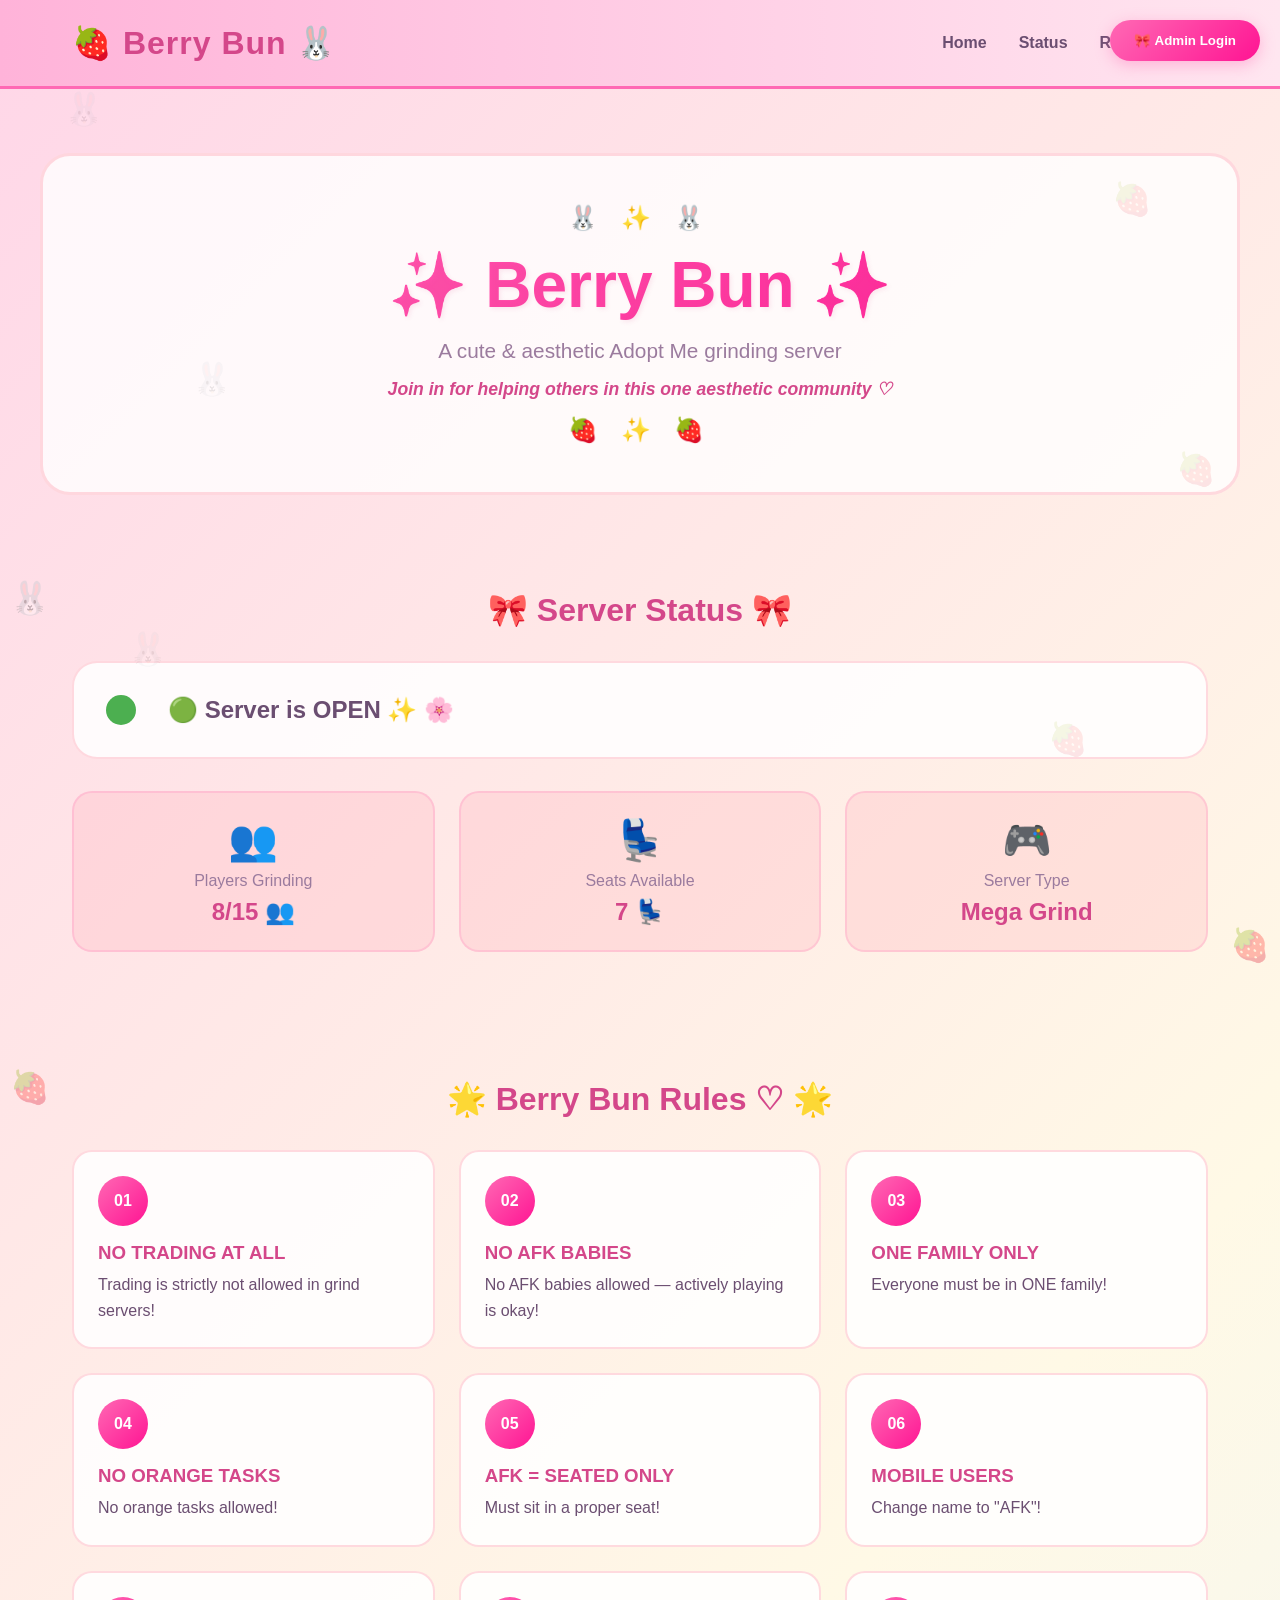
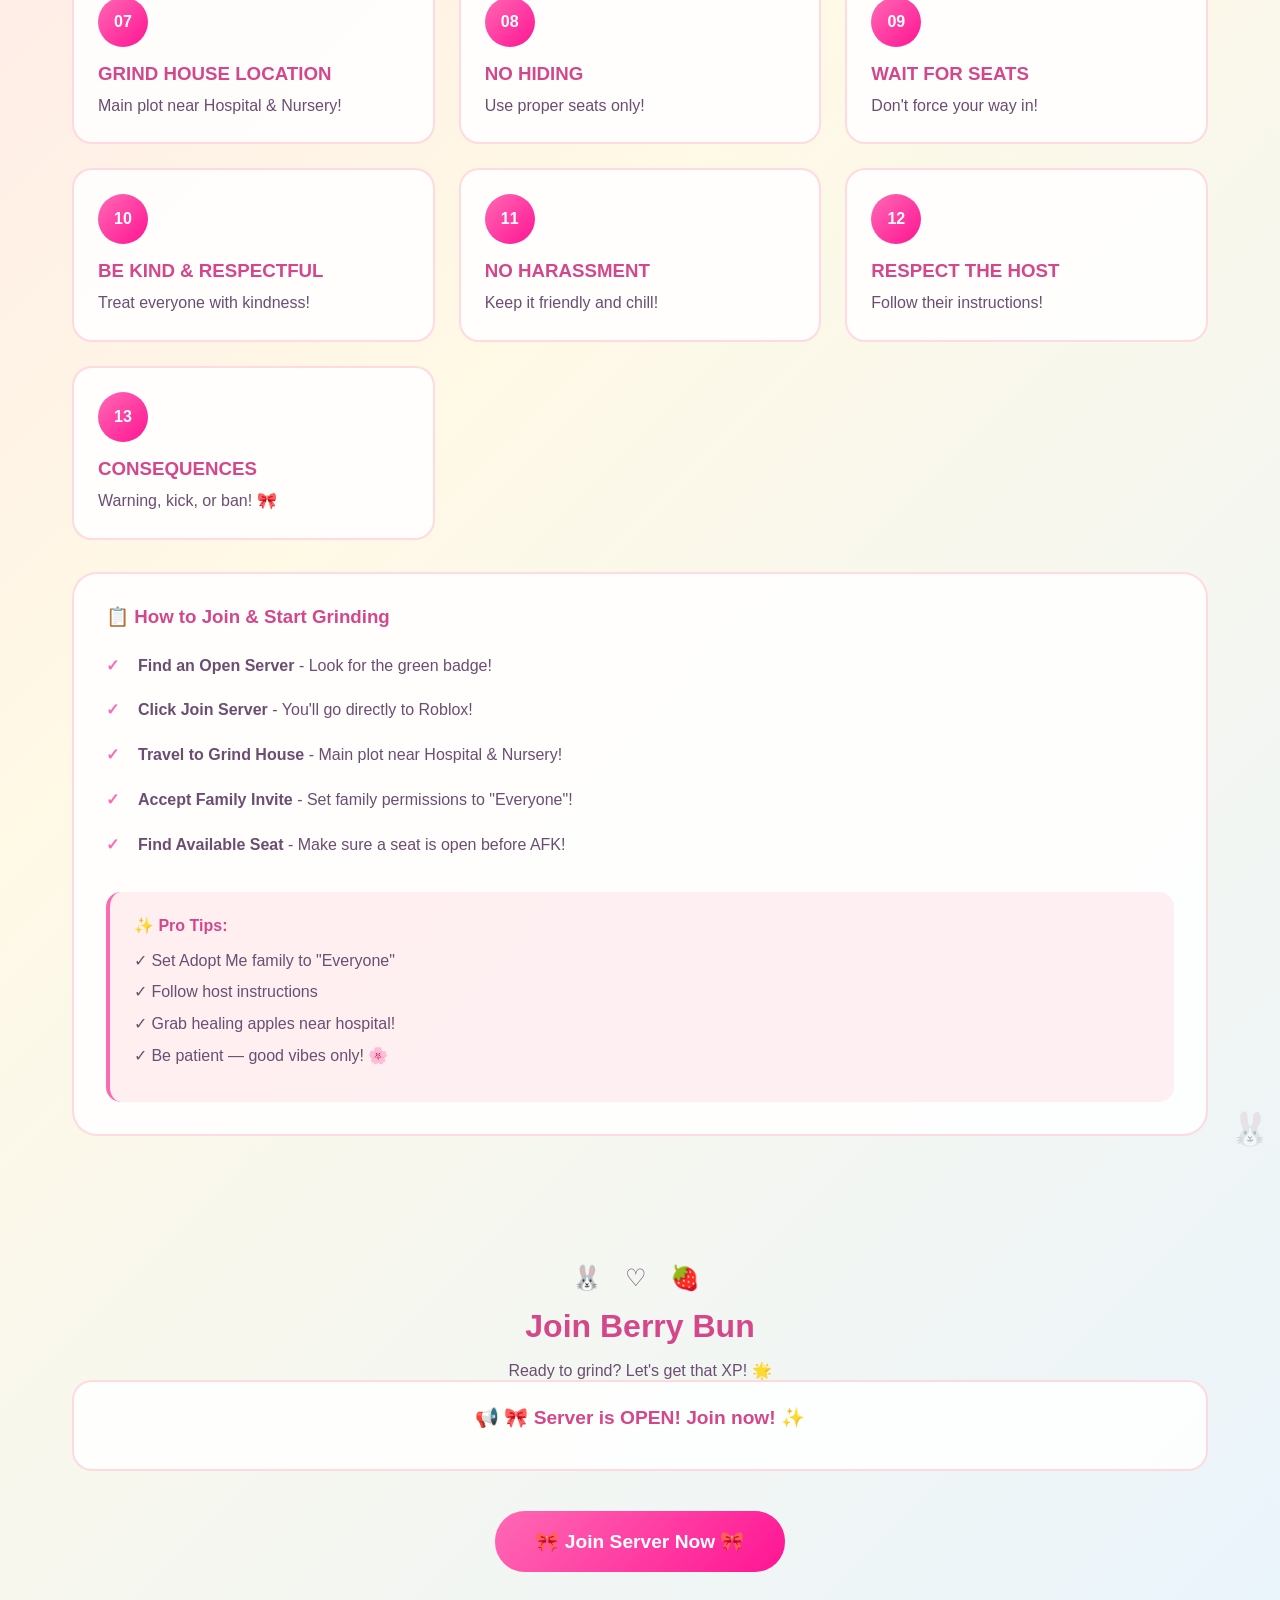
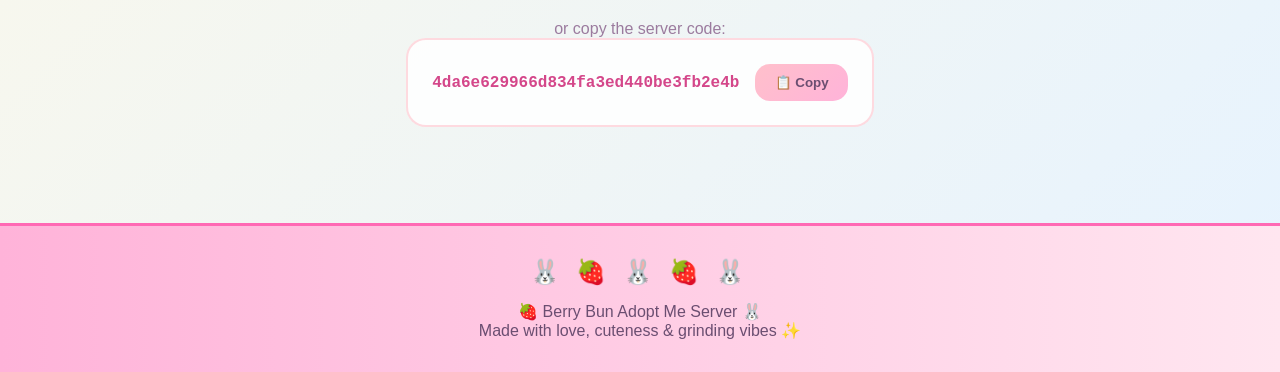
==== commit 1899b381: "Add cute bunnies and strawberry decorations throughout site with updated subtitle" ====
--- a/index.html
+++ b/index.html
@@ -23,6 +23,28 @@
             position: relative;
         }
 
+        /* Floating decorations */
+        .decoration {
+            position: fixed;
+            font-size: 2rem;
+            opacity: 0.1;
+            pointer-events: none;
+            z-index: 1;
+            animation: float 6s ease-in-out infinite;
+        }
+
+        @keyframes float {
+            0%, 100% { transform: translateY(0px) rotate(0deg); }
+            50% { transform: translateY(-20px) rotate(10deg); }
+        }
+
+        .deco1 { top: 10%; left: 5%; animation-delay: 0s; }
+        .deco2 { top: 20%; right: 10%; animation-delay: 1s; }
+        .deco3 { top: 40%; left: 15%; animation-delay: 2s; }
+        .deco4 { top: 50%; right: 5%; animation-delay: 3s; }
+        .deco5 { top: 70%; left: 10%; animation-delay: 4s; }
+        .deco6 { top: 80%; right: 15%; animation-delay: 5s; }
+
         .login-btn-corner {
             position: fixed;
             top: 20px;
@@ -178,6 +200,7 @@
             padding: 1.5rem 0;
             position: relative;
             z-index: 10;
+            border-bottom: 3px solid #ff69b4;
         }
 
         .nav-content {
@@ -190,9 +213,10 @@
         }
 
         .logo {
-            font-size: 1.8rem;
+            font-size: 2rem;
             font-weight: 700;
             color: #d4478a;
+            letter-spacing: 1px;
         }
 
         .nav-links {
@@ -206,10 +230,12 @@
             text-decoration: none;
             font-weight: 600;
             cursor: pointer;
+            transition: all 0.3s ease;
         }
 
         .nav-links a:hover {
             color: #ff69b4;
+            transform: scale(1.1);
         }
 
         .hero {
@@ -219,6 +245,24 @@
             text-align: center;
             background: rgba(255, 255, 255, 0.8);
             border-radius: 30px;
+            border: 3px solid rgba(255, 182, 193, 0.5);
+            position: relative;
+        }
+
+        .hero::before {
+            content: '🐰 ✨ 🐰';
+            display: block;
+            font-size: 1.5rem;
+            margin-bottom: 1rem;
+            letter-spacing: 0.5rem;
+        }
+
+        .hero::after {
+            content: '🍓 ✨ 🍓';
+            display: block;
+            font-size: 1.5rem;
+            margin-top: 1rem;
+            letter-spacing: 0.5rem;
         }
 
         .main-title {
@@ -229,6 +273,7 @@
             background-clip: text;
             margin-bottom: 1rem;
             font-weight: 800;
+            text-shadow: 2px 2px 4px rgba(212, 71, 138, 0.1);
         }
 
         .subtitle {
@@ -237,10 +282,36 @@
             margin-bottom: 1rem;
         }
 
+        .subtitle-special {
+            font-size: 1.1rem;
+            color: #d4478a;
+            font-weight: 600;
+            font-style: italic;
+        }
+
         .status-section {
             max-width: 1200px;
             margin: 4rem auto;
             padding: 2rem;
+            position: relative;
+        }
+
+        .status-section::before {
+            content: '🐰';
+            position: absolute;
+            left: -30px;
+            top: 20px;
+            font-size: 2rem;
+            opacity: 0.3;
+        }
+
+        .status-section::after {
+            content: '🍓';
+            position: absolute;
+            right: -30px;
+            bottom: 20px;
+            font-size: 2rem;
+            opacity: 0.3;
         }
 
         .status-section h2 {
@@ -259,6 +330,7 @@
             gap: 2rem;
             margin-bottom: 2rem;
             position: relative;
+            border: 2px solid rgba(255, 182, 193, 0.5);
         }
 
         .status-card.edit-mode {
@@ -318,6 +390,12 @@
             padding: 1.5rem;
             border-radius: 20px;
             text-align: center;
+            border: 2px solid rgba(255, 105, 180, 0.2);
+            transition: transform 0.3s ease;
+        }
+
+        .stat-card:hover {
+            transform: translateY(-5px);
         }
 
         .stat-icon {
@@ -341,6 +419,25 @@
             max-width: 1200px;
             margin: 4rem auto;
             padding: 2rem;
+            position: relative;
+        }
+
+        .rules-section::before {
+            content: '🍓';
+            position: absolute;
+            left: -30px;
+            top: 20px;
+            font-size: 2rem;
+            opacity: 0.3;
+        }
+
+        .rules-section::after {
+            content: '🐰';
+            position: absolute;
+            right: -30px;
+            bottom: 20px;
+            font-size: 2rem;
+            opacity: 0.3;
         }
 
         .rules-section h2 {
@@ -361,6 +458,13 @@
             background: rgba(255, 255, 255, 0.85);
             padding: 1.5rem;
             border-radius: 20px;
+            border: 2px solid rgba(255, 182, 193, 0.5);
+            transition: all 0.3s ease;
+        }
+
+        .rule-card:hover {
+            transform: translateY(-3px);
+            box-shadow: 0 8px 20px rgba(255, 105, 180, 0.2);
         }
 
         .rule-number {
@@ -391,6 +495,15 @@
             margin: 4rem auto;
             padding: 2rem;
             text-align: center;
+            position: relative;
+        }
+
+        .join-section::before {
+            content: '🐰 ♡ 🍓';
+            display: block;
+            font-size: 1.5rem;
+            margin-bottom: 1rem;
+            letter-spacing: 0.5rem;
         }
 
         .join-section h2 {
@@ -405,6 +518,7 @@
             border-radius: 20px;
             margin-bottom: 1.5rem;
             position: relative;
+            border: 2px solid rgba(255, 182, 193, 0.5);
         }
 
         .announcement-text {
@@ -441,10 +555,12 @@
             margin: 1rem 0;
             border: none;
             cursor: pointer;
+            transition: all 0.3s ease;
         }
 
         .join-btn:hover {
             transform: translateY(-3px);
+            box-shadow: 0 8px 20px rgba(255, 105, 180, 0.4);
         }
 
         .code-container {
@@ -454,6 +570,7 @@
             display: inline-flex;
             gap: 1rem;
             align-items: center;
+            border: 2px solid rgba(255, 182, 193, 0.5);
         }
 
         code {
@@ -470,6 +587,11 @@
             cursor: pointer;
             font-weight: 600;
             color: #6b4e71;
+            transition: all 0.3s ease;
+        }
+
+        .copy-btn:hover {
+            transform: scale(1.05);
         }
 
         .footer {
@@ -478,6 +600,15 @@
             text-align: center;
             color: #6b4e71;
             margin-top: 4rem;
+            border-top: 3px solid #ff69b4;
+        }
+
+        .footer::before {
+            content: '🐰 🍓 🐰 🍓 🐰';
+            display: block;
+            font-size: 1.5rem;
+            margin-bottom: 1rem;
+            letter-spacing: 0.3rem;
         }
 
         .edit-announcement-form textarea {
@@ -556,6 +687,7 @@
             background: rgba(255, 255, 255, 0.85);
             padding: 2rem;
             border-radius: 25px;
+            border: 2px solid rgba(255, 182, 193, 0.5);
         }
 
         .how-to-grind h3 {
@@ -618,10 +750,22 @@
                 padding: 0.6rem 1rem;
                 font-size: 0.9rem;
             }
+
+            .nav-links {
+                gap: 1rem;
+            }
         }
     </style>
 </head>
 <body>
+    <!-- Floating decorations -->
+    <div class="decoration deco1">🐰</div>
+    <div class="decoration deco2">🍓</div>
+    <div class="decoration deco3">🐰</div>
+    <div class="decoration deco4">🍓</div>
+    <div class="decoration deco5">🐰</div>
+    <div class="decoration deco6">🍓</div>
+
     <button class="login-btn-corner" onclick="openLoginModal()">🎀 Admin Login</button>
     <button class="admin-logout-btn" onclick="handleLogout()">Logout</button>
 
@@ -650,7 +794,7 @@
 
     <nav class="navbar">
         <div class="nav-content">
-            <h1 class="logo">🍓 Berry Bun</h1>
+            <h1 class="logo">🍓 Berry Bun 🐰</h1>
             <ul class="nav-links">
                 <li><a href="#home">Home</a></li>
                 <li><a href="#status">Status</a></li>
@@ -663,11 +807,11 @@
     <section id="home" class="hero">
         <h1 class="main-title">✨ Berry Bun ✨</h1>
         <p class="subtitle">A cute & aesthetic Adopt Me grinding server</p>
-        <p class="subtitle">Part of The AFK Corner Community 🌟</p>
+        <p class="subtitle-special">Join in for helping others in this one aesthetic community ♡</p>
     </section>
 
     <section id="status" class="status-section">
-        <h2>Server Status</h2>
+        <h2>🎀 Server Status 🎀</h2>
         <div class="status-card">
             <div class="status-light" id="statusLight"></div>
             <p class="status-text" id="statusText">Checking status...</p>
@@ -809,7 +953,7 @@
     </section>
 
     <footer class="footer">
-        <p>🍓 Berry Bun Adopt Me Server - Part of The AFK Corner 🍓</p>
+        <p>🍓 Berry Bun Adopt Me Server 🐰</p>
         <p>Made with love, cuteness & grinding vibes ✨</p>
     </footer>
 
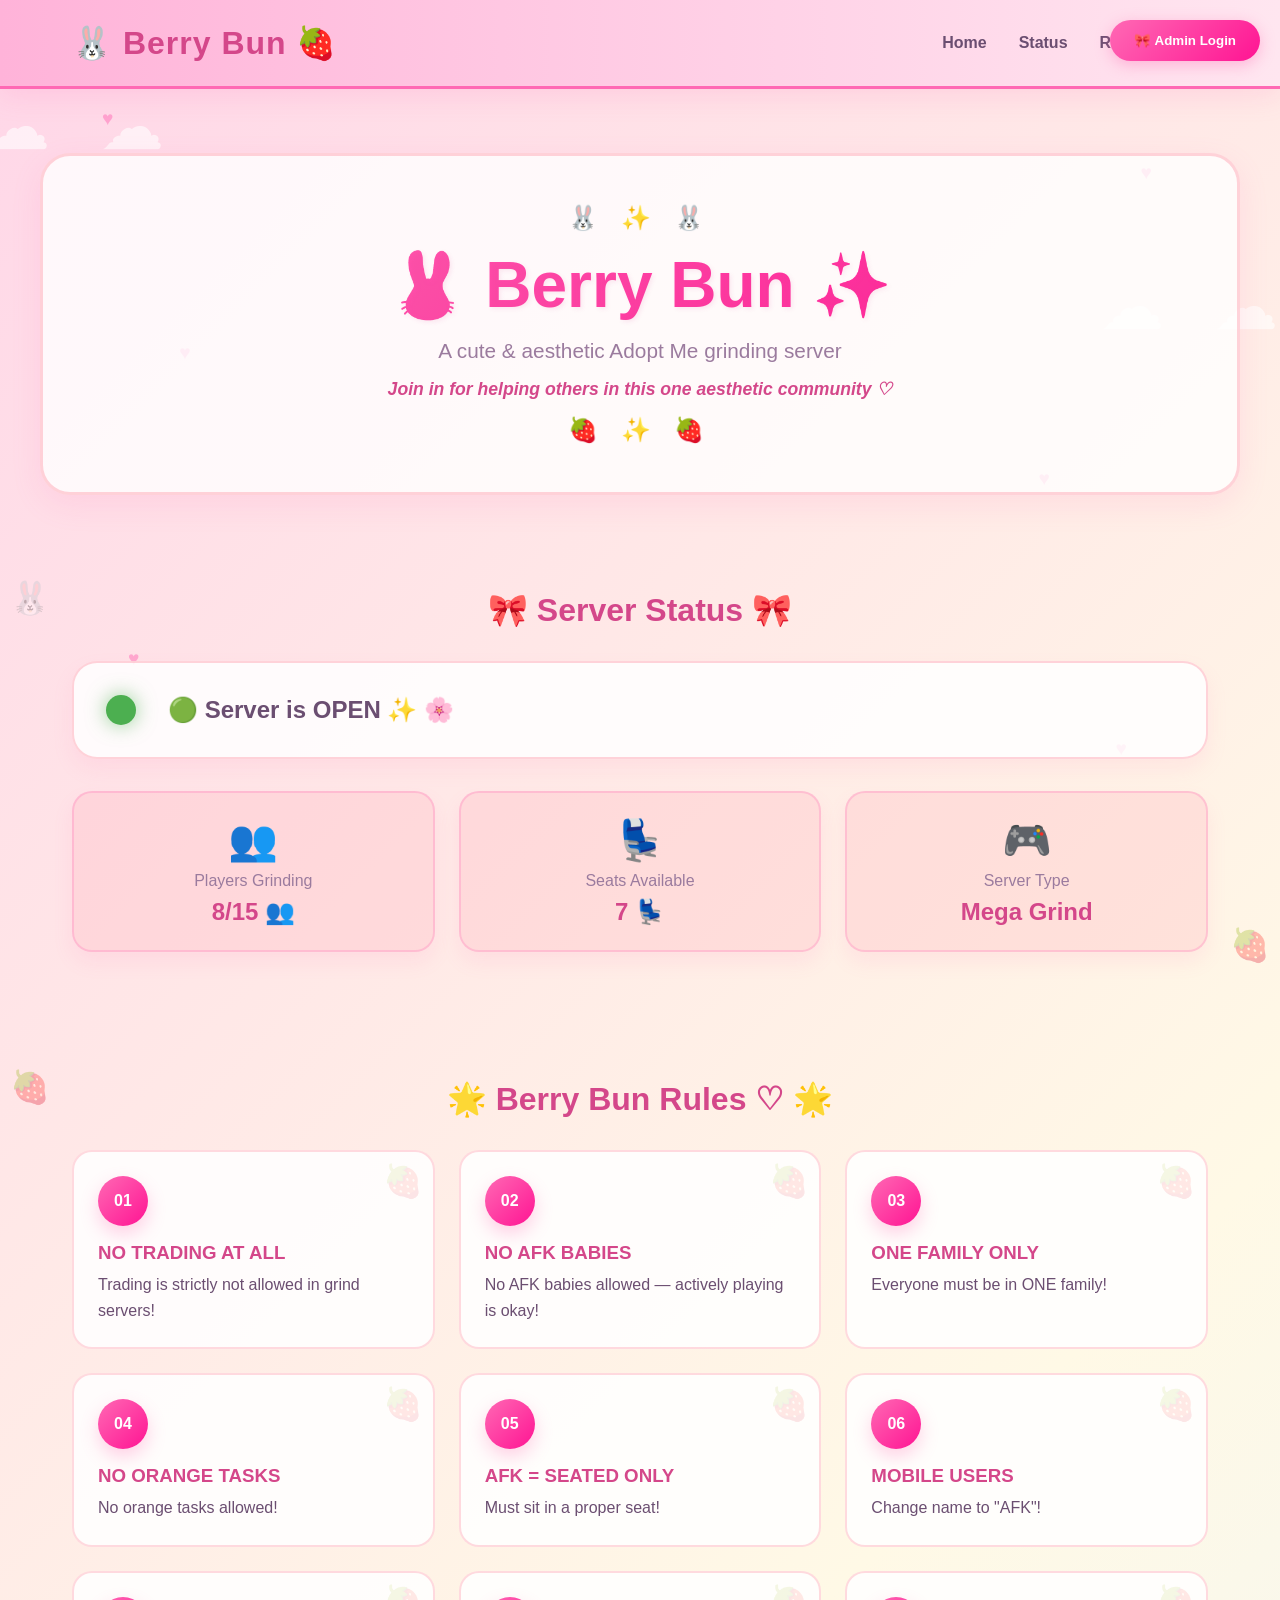
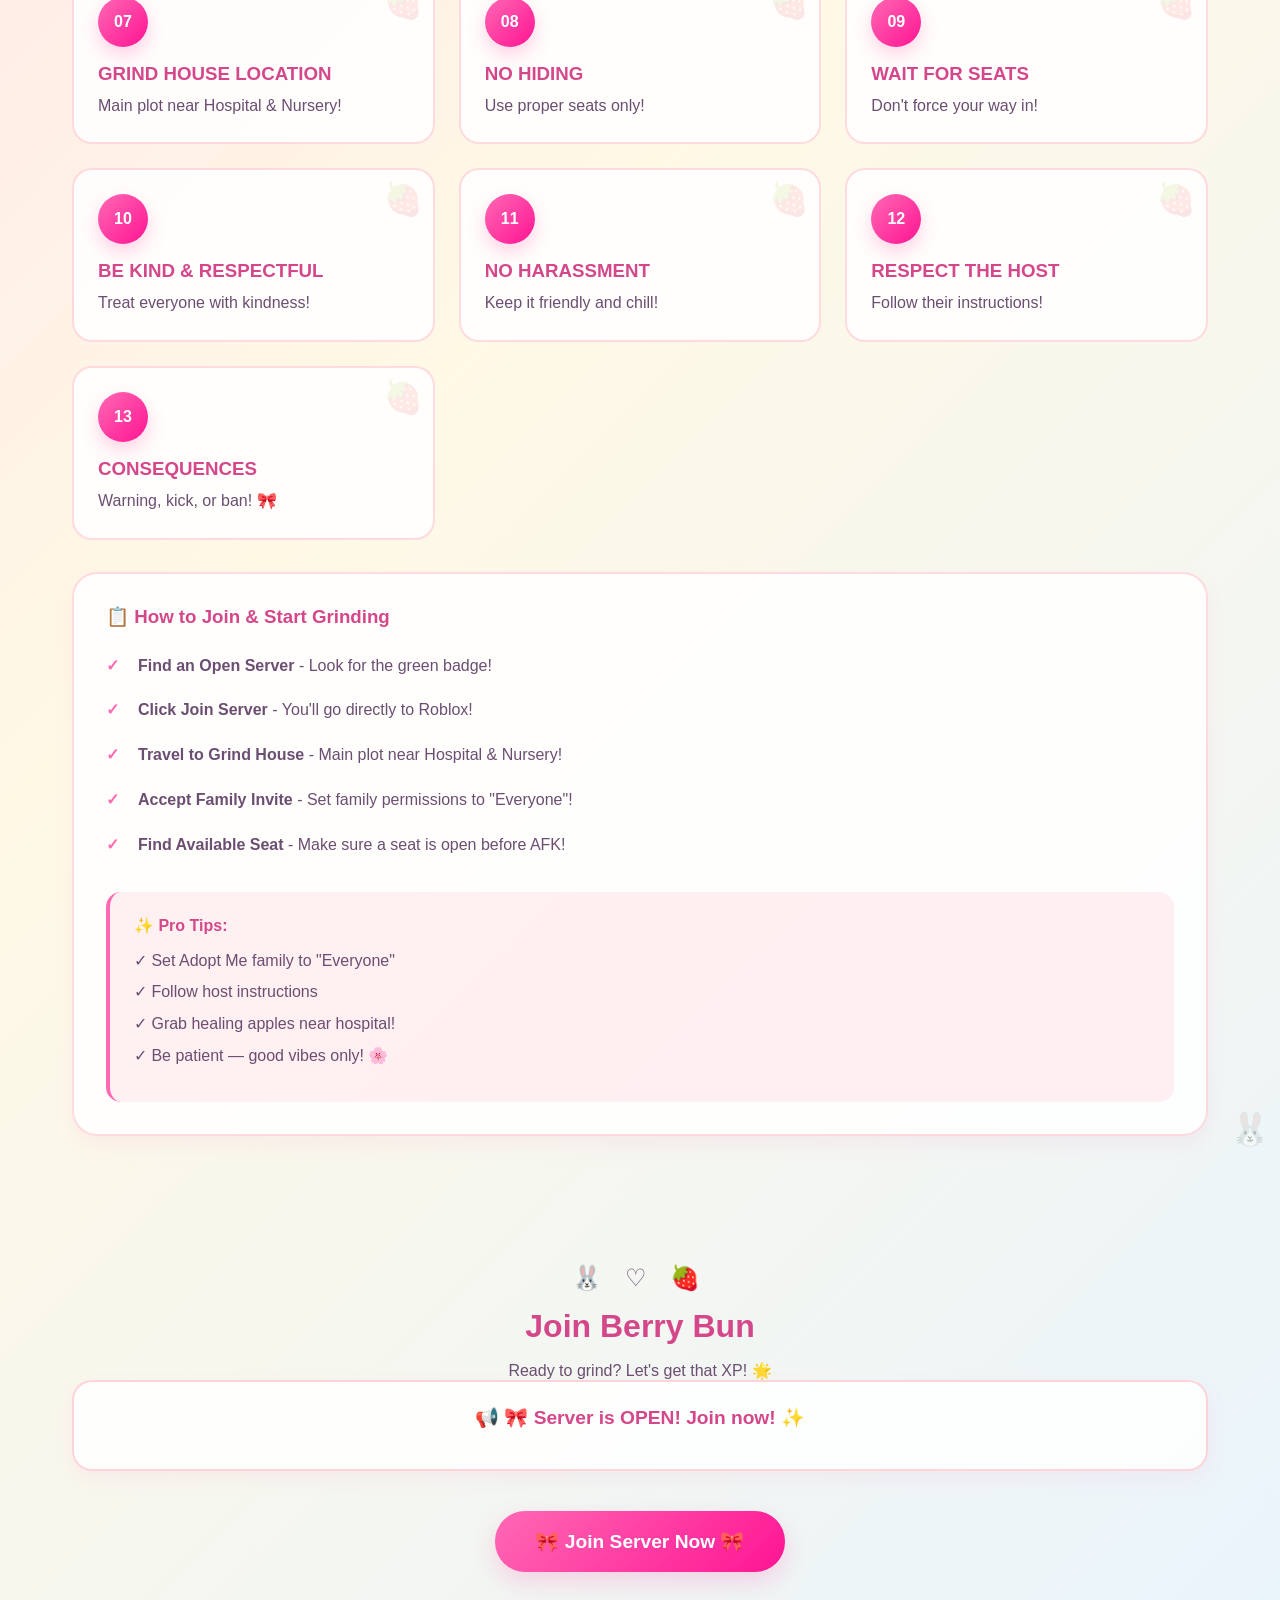
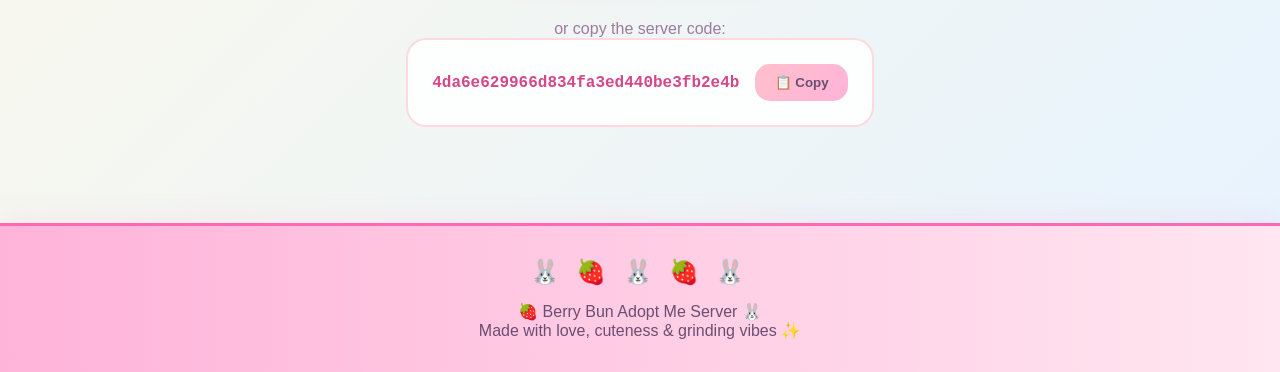
==== commit 61764109: "Add floating hearts, stars, clouds, pastel glow effects, bunny title, and server closing option" ====
--- a/index.html
+++ b/index.html
@@ -23,27 +23,85 @@
             position: relative;
         }
 
-        /* Floating decorations */
-        .decoration {
+        .stars, .clouds {
             position: fixed;
-            font-size: 2rem;
-            opacity: 0.1;
+            inset: 0;
             pointer-events: none;
-            z-index: 1;
-            animation: float 6s ease-in-out infinite;
-        }
-
-        @keyframes float {
-            0%, 100% { transform: translateY(0px) rotate(0deg); }
-            50% { transform: translateY(-20px) rotate(10deg); }
-        }
-
-        .deco1 { top: 10%; left: 5%; animation-delay: 0s; }
-        .deco2 { top: 20%; right: 10%; animation-delay: 1s; }
-        .deco3 { top: 40%; left: 15%; animation-delay: 2s; }
-        .deco4 { top: 50%; right: 5%; animation-delay: 3s; }
-        .deco5 { top: 70%; left: 10%; animation-delay: 4s; }
-        .deco6 { top: 80%; right: 15%; animation-delay: 5s; }
+            z-index: 0;
+        }
+
+        .stars::before,
+        .stars::after {
+            content: '✦ ✦ ✦ ✦ ✦ ✦ ✦ ✦';
+            position: absolute;
+            inset: 0;
+            color: rgba(255,255,255,0.8);
+            font-size: 1.4rem;
+            letter-spacing: 2rem;
+            animation: twinkle 6s linear infinite;
+        }
+
+        .stars::after {
+            transform: translateY(50px);
+            opacity: 0.7;
+            animation-delay: 1.5s;
+        }
+
+        @keyframes twinkle {
+            0%, 100% { opacity: 0.3; }
+            50% { opacity: 1; }
+        }
+
+        .clouds::before,
+        .clouds::after {
+            content: '☁ ☁ ☁';
+            position: absolute;
+            color: rgba(255,255,255,0.6);
+            font-size: 4rem;
+            letter-spacing: 1rem;
+            animation: drift 20s linear infinite;
+        }
+
+        .clouds::before {
+            left: -10%;
+            top: 10%;
+        }
+
+        .clouds::after {
+            right: -10%;
+            top: 30%;
+            animation-delay: 8s;
+        }
+
+        @keyframes drift {
+            0% { transform: translateX(0); }
+            50% { transform: translateX(10vw); }
+            100% { transform: translateX(0); }
+        }
+
+        .heart {
+            position: fixed;
+            font-size: 1.2rem;
+            color: rgba(255,105,180,0.6);
+            opacity: 0.8;
+            z-index: 0;
+            animation: floatHeart 10s ease-in-out infinite;
+            pointer-events: none;
+        }
+
+        @keyframes floatHeart {
+            0% { transform: translateY(20px) scale(0.8); opacity: 0; }
+            20% { opacity: 0.8; }
+            50% { transform: translateY(-20px) scale(1); }
+            100% { transform: translateY(-60px) scale(0.8); opacity: 0; }
+        }
+
+        .deco1 { top: 12%; left: 8%; }
+        .deco2 { top: 18%; right: 10%; animation-delay: 1s; }
+        .deco3 { top: 38%; left: 14%; animation-delay: 2s; }
+        .deco4 { top: 52%; right: 18%; animation-delay: 3s; }
+        .deco5 { top: 72%; left: 10%; animation-delay: 4s; }
+        .deco6 { top: 82%; right: 12%; animation-delay: 5s; }
 
         .login-btn-corner {
             position: fixed;
@@ -92,6 +150,7 @@
             width: 90%;
             text-align: center;
             position: relative;
+            border: 3px solid rgba(255, 182, 193, 0.6);
         }
 
         .close-login {
@@ -201,6 +260,7 @@
             position: relative;
             z-index: 10;
             border-bottom: 3px solid #ff69b4;
+            box-shadow: 0 8px 25px rgba(255, 105, 180, 0.15);
         }
 
         .nav-content {
@@ -245,8 +305,9 @@
             text-align: center;
             background: rgba(255, 255, 255, 0.8);
             border-radius: 30px;
-            border: 3px solid rgba(255, 182, 193, 0.5);
+            border: 3px solid rgba(255, 182, 193, 0.6);
             position: relative;
+            box-shadow: 0 10px 30px rgba(255, 105, 180, 0.12);
         }
 
         .hero::before {
@@ -330,7 +391,8 @@
             gap: 2rem;
             margin-bottom: 2rem;
             position: relative;
-            border: 2px solid rgba(255, 182, 193, 0.5);
+            border: 2px solid rgba(255, 182, 193, 0.6);
+            box-shadow: 0 10px 20px rgba(255, 136, 190, 0.12);
         }
 
         .status-card.edit-mode {
@@ -344,6 +406,7 @@
             border-radius: 50%;
             background: #4CAF50;
             animation: pulse 2s ease-in-out infinite;
+            box-shadow: 0 0 20px rgba(76,175,80,0.6);
         }
 
         .status-light.closed {
@@ -390,12 +453,14 @@
             padding: 1.5rem;
             border-radius: 20px;
             text-align: center;
-            border: 2px solid rgba(255, 105, 180, 0.2);
-            transition: transform 0.3s ease;
+            border: 2px solid rgba(255, 105, 180, 0.25);
+            transition: transform 0.3s ease, box-shadow 0.3s ease;
+            box-shadow: 0 10px 20px rgba(255, 105, 180, 0.1);
         }
 
         .stat-card:hover {
             transform: translateY(-5px);
+            box-shadow: 0 15px 25px rgba(255, 105, 180, 0.2);
         }
 
         .stat-icon {
@@ -460,6 +525,17 @@
             border-radius: 20px;
             border: 2px solid rgba(255, 182, 193, 0.5);
             transition: all 0.3s ease;
+            position: relative;
+            overflow: hidden;
+        }
+
+        .rule-card::before {
+            content: '🍓';
+            position: absolute;
+            right: 10px;
+            top: 10px;
+            opacity: 0.1;
+            font-size: 2rem;
         }
 
         .rule-card:hover {
@@ -478,6 +554,7 @@
             line-height: 50px;
             font-weight: 800;
             margin-bottom: 1rem;
+            box-shadow: 0 8px 18px rgba(255, 105, 180, 0.3);
         }
 
         .rule-card h3 {
@@ -518,7 +595,8 @@
             border-radius: 20px;
             margin-bottom: 1.5rem;
             position: relative;
-            border: 2px solid rgba(255, 182, 193, 0.5);
+            border: 2px solid rgba(255, 182, 193, 0.6);
+            box-shadow: 0 8px 20px rgba(255, 105, 180, 0.08);
         }
 
         .announcement-text {
@@ -556,11 +634,12 @@
             border: none;
             cursor: pointer;
             transition: all 0.3s ease;
+            box-shadow: 0 10px 25px rgba(255, 105, 180, 0.25);
         }
 
         .join-btn:hover {
             transform: translateY(-3px);
-            box-shadow: 0 8px 20px rgba(255, 105, 180, 0.4);
+            box-shadow: 0 12px 25px rgba(255, 105, 180, 0.35);
         }
 
         .code-container {
@@ -601,6 +680,7 @@
             color: #6b4e71;
             margin-top: 4rem;
             border-top: 3px solid #ff69b4;
+            box-shadow: 0 -8px 25px rgba(255, 105, 180, 0.08);
         }
 
         .footer::before {
@@ -688,6 +768,7 @@
             padding: 2rem;
             border-radius: 25px;
             border: 2px solid rgba(255, 182, 193, 0.5);
+            box-shadow: 0 10px 20px rgba(255, 105, 180, 0.08);
         }
 
         .how-to-grind h3 {
@@ -758,13 +839,14 @@
     </style>
 </head>
 <body>
-    <!-- Floating decorations -->
-    <div class="decoration deco1">🐰</div>
-    <div class="decoration deco2">🍓</div>
-    <div class="decoration deco3">🐰</div>
-    <div class="decoration deco4">🍓</div>
-    <div class="decoration deco5">🐰</div>
-    <div class="decoration deco6">🍓</div>
+    <div class="stars"></div>
+    <div class="clouds"></div>
+    <div class="heart deco1">♥</div>
+    <div class="heart deco2">♥</div>
+    <div class="heart deco3">♥</div>
+    <div class="heart deco4">♥</div>
+    <div class="heart deco5">♥</div>
+    <div class="heart deco6">♥</div>
 
     <button class="login-btn-corner" onclick="openLoginModal()">🎀 Admin Login</button>
     <button class="admin-logout-btn" onclick="handleLogout()">Logout</button>
@@ -794,7 +876,7 @@
 
     <nav class="navbar">
         <div class="nav-content">
-            <h1 class="logo">🍓 Berry Bun 🐰</h1>
+            <h1 class="logo">🐰 Berry Bun 🍓</h1>
             <ul class="nav-links">
                 <li><a href="#home">Home</a></li>
                 <li><a href="#status">Status</a></li>
@@ -805,7 +887,7 @@
     </nav>
 
     <section id="home" class="hero">
-        <h1 class="main-title">✨ Berry Bun ✨</h1>
+        <h1 class="main-title">🐰 Berry Bun ✨</h1>
         <p class="subtitle">A cute & aesthetic Adopt Me grinding server</p>
         <p class="subtitle-special">Join in for helping others in this one aesthetic community ♡</p>
     </section>
@@ -1049,17 +1131,25 @@
             statusLight.classList.remove('closed');
             if (serverStatusData.status === 'open') {
                 statusLight.style.background = '#4CAF50';
+                statusLight.style.boxShadow = '0 0 20px rgba(76,175,80,0.6)';
                 statusText.innerHTML = '🟢 Server is OPEN ✨ 🌸';
             } else if (serverStatusData.status === 'closed') {
                 statusLight.style.background = '#f44336';
+                statusLight.style.boxShadow = '0 0 20px rgba(244,67,54,0.6)';
                 statusText.innerHTML = '🔴 Server is CLOSED 💔';
             } else if (serverStatusData.status === 'opening') {
                 statusLight.style.background = '#FFC107';
+                statusLight.style.boxShadow = '0 0 20px rgba(255,193,7,0.6)';
                 const timeStr = serverStatusData.timeValue ? `${serverStatusData.timeValue} ${serverStatusData.timeUnit}` : 'soon';
                 statusText.innerHTML = `🟡 Opening in ${timeStr}... ⏰`;
+            } else if (serverStatusData.status === 'closing') {
+                statusLight.style.background = '#FF8A65';
+                statusLight.style.boxShadow = '0 0 20px rgba(255,138,101,0.6)';
+                const timeStr = serverStatusData.timeValue ? `${serverStatusData.timeValue} ${serverStatusData.timeUnit}` : 'soon';
+                statusText.innerHTML = `🟠 Server closing in ${timeStr}... ⏳`;
             }
 
-            const seats = serverStatusData.maxPlayers - serverStatusData.players;
+            const seats = Math.max(0, serverStatusData.maxPlayers - serverStatusData.players);
             playerCount.textContent = `${serverStatusData.players}/${serverStatusData.maxPlayers} 👥`;
             seatsAvailable.textContent = `${seats} 💺`;
             announcement.textContent = '📢 ' + announcementData.message;
@@ -1082,9 +1172,10 @@
                                 <option value="open" ${serverStatusData.status === 'open' ? 'selected' : ''}>🟢 OPEN</option>
                                 <option value="closed" ${serverStatusData.status === 'closed' ? 'selected' : ''}>🔴 CLOSED</option>
                                 <option value="opening" ${serverStatusData.status === 'opening' ? 'selected' : ''}>🟡 OPENING IN...</option>
+                                <option value="closing" ${serverStatusData.status === 'closing' ? 'selected' : ''}>🟠 CLOSING IN...</option>
                             </select>
                         </div>
-                        <div id="timeInputs" style="display: ${serverStatusData.status === 'opening' ? 'flex' : 'none'};" class="edit-status-group">
+                        <div id="timeInputs" style="display: ${serverStatusData.status === 'opening' || serverStatusData.status === 'closing' ? 'flex' : 'none'};" class="edit-status-group">
                             <input type="number" id="timeValue" min="1" value="${serverStatusData.timeValue}" placeholder="Enter number">
                             <select id="timeUnit">
                                 <option value="hours" ${serverStatusData.timeUnit === 'hours' ? 'selected' : ''}>Hours ⏰</option>
@@ -1100,7 +1191,7 @@
                     </div>
                 `;
                 document.getElementById('statusSelect').addEventListener('change', function() {
-                    document.getElementById('timeInputs').style.display = this.value === 'opening' ? 'flex' : 'none';
+                    document.getElementById('timeInputs').style.display = (this.value === 'opening' || this.value === 'closing') ? 'flex' : 'none';
                 });
             }
         }
